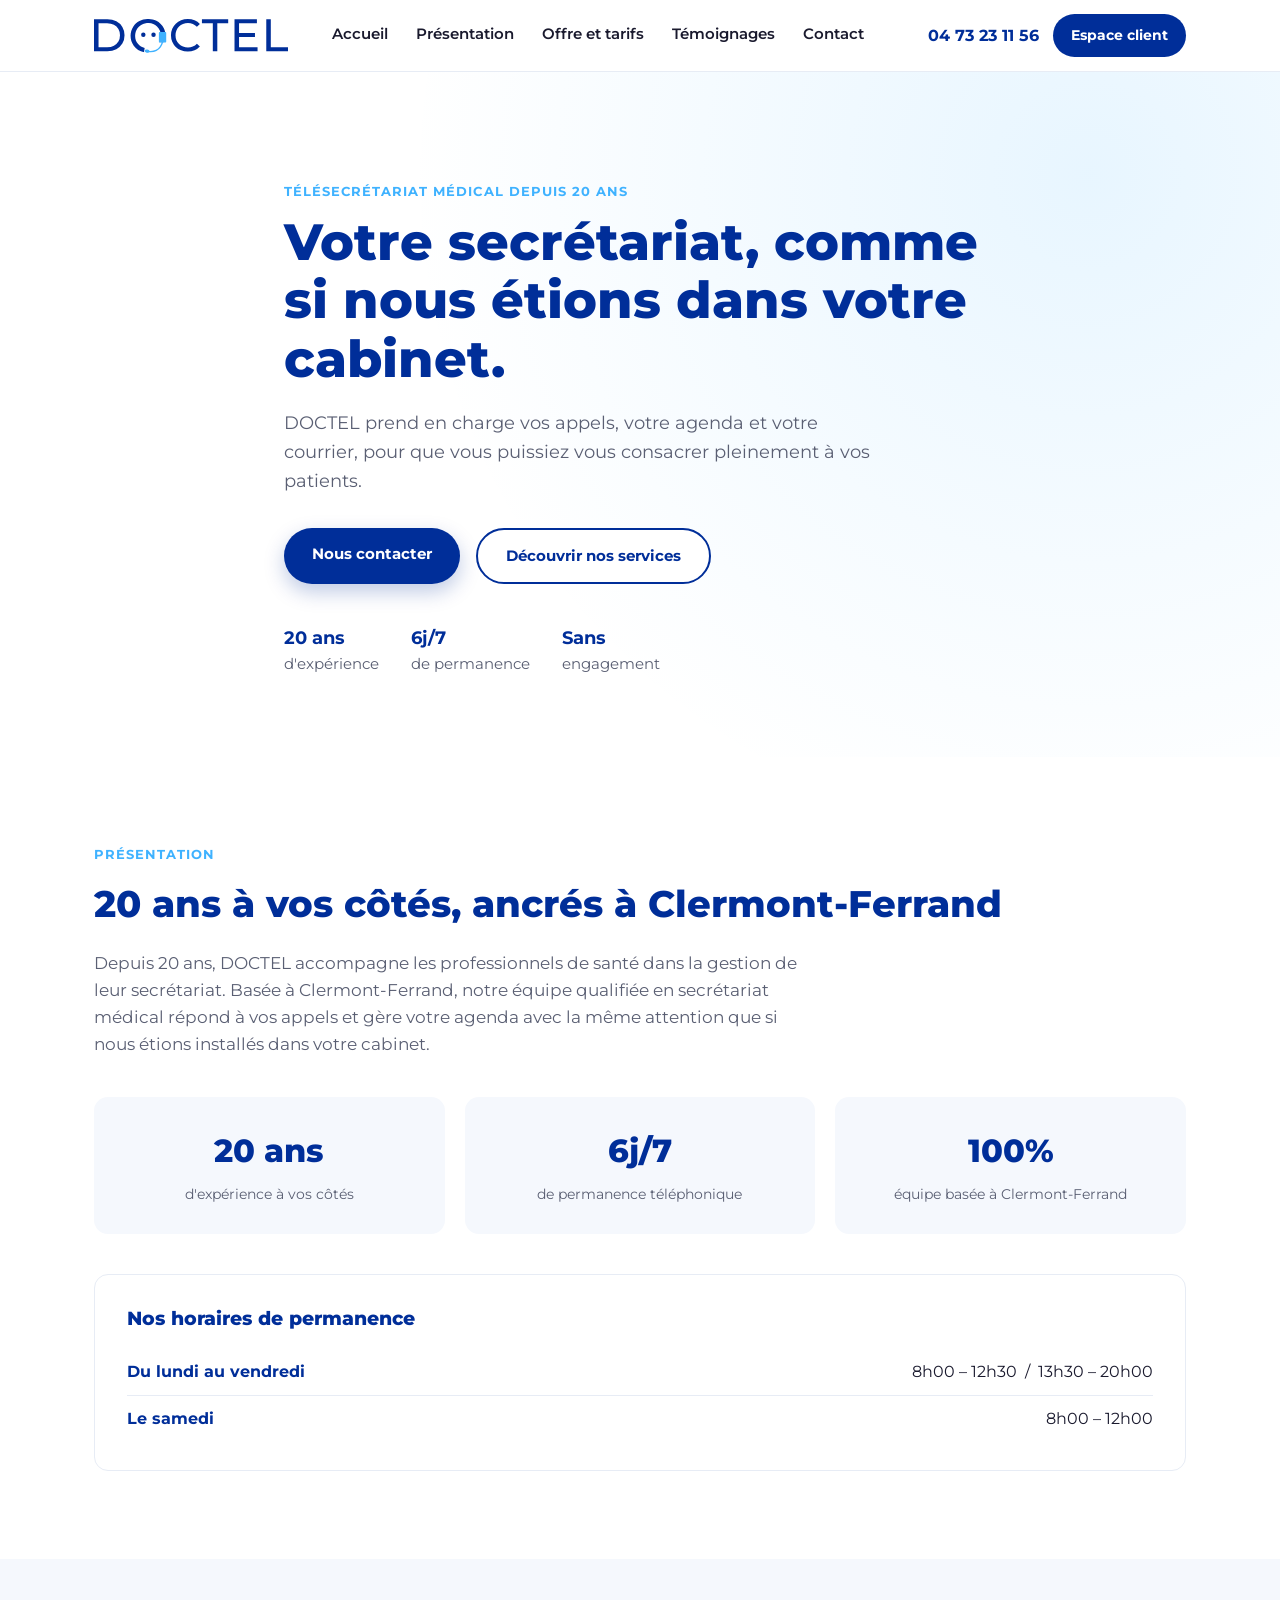
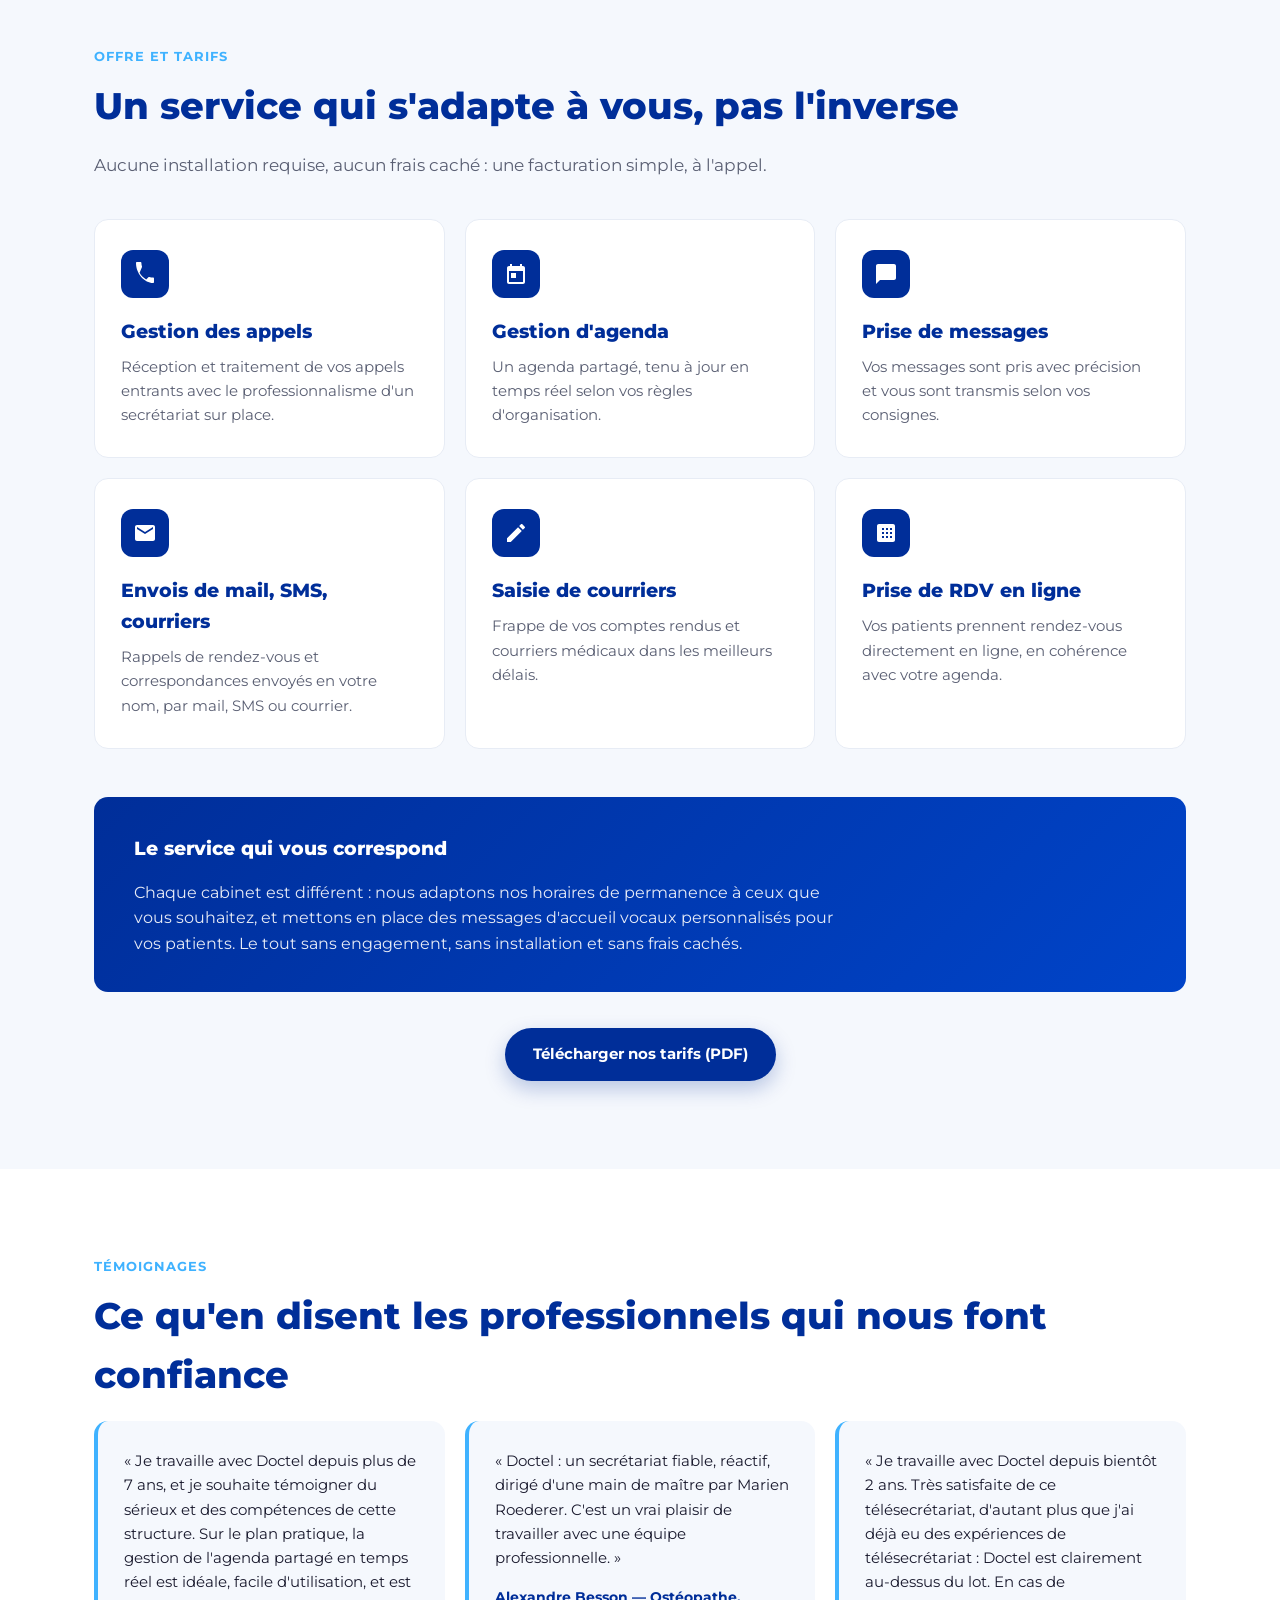
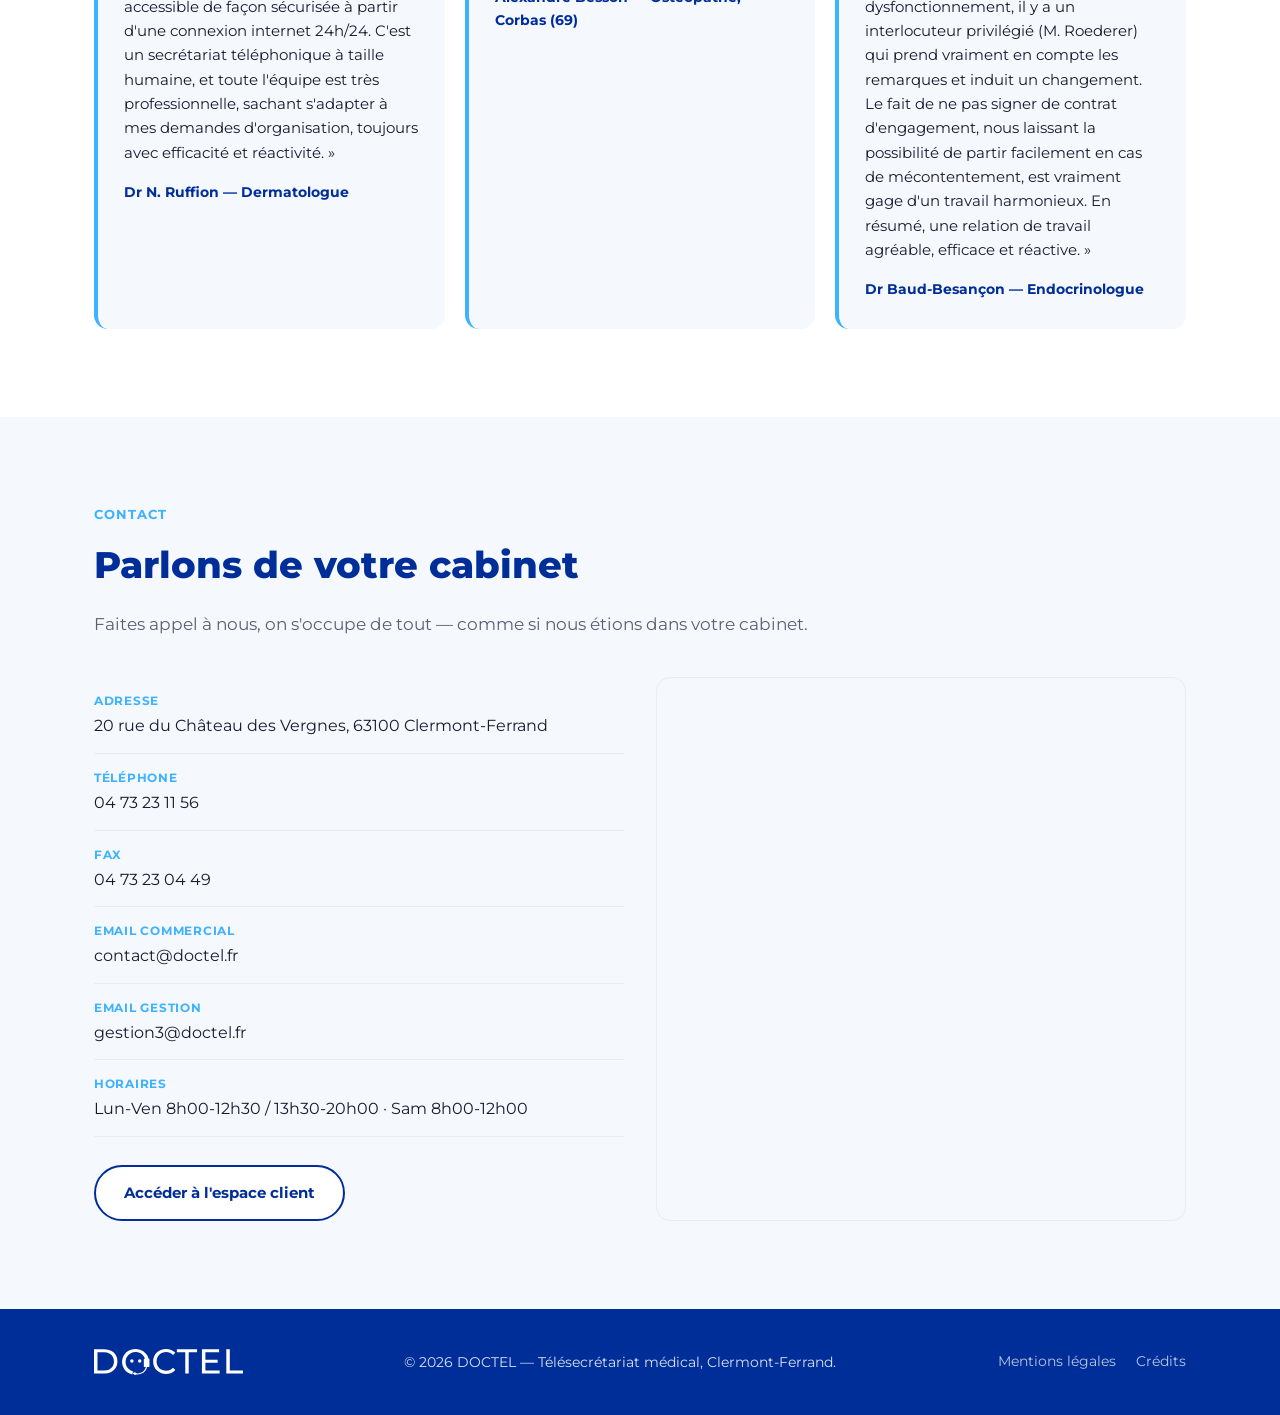
==== index.html @ baa2d0df "Add files via upload" ====
<!doctype html>
<html lang="fr">
<head>
<meta charset="UTF-8">
<meta name="viewport" content="width=device-width, initial-scale=1.0">
<title>DOCTEL — Télésecrétariat médical à Clermont-Ferrand</title>
<meta name="description" content="DOCTEL, télésecrétariat médical depuis 20 ans à Clermont-Ferrand : gestion des appels, de l'agenda, prise de messages et de rendez-vous en ligne pour les professionnels de santé.">
<link rel="icon" type="image/svg+xml" href="assets/logo.svg">
<link rel="preconnect" href="https://fonts.googleapis.com">
<link rel="preconnect" href="https://fonts.gstatic.com" crossorigin>
<link href="https://fonts.googleapis.com/css2?family=Montserrat:wght@400;500;600;700;800&display=swap" rel="stylesheet">
<link rel="stylesheet" href="css/style.css">
</head>
<body>

<header class="site-header">
  <div class="container header-inner">
    <a href="#accueil" class="logo-link" aria-label="DOCTEL - Accueil">
      <img src="assets/logo.svg" alt="DOCTEL" class="logo-img">
    </a>

    <nav class="main-nav" id="main-nav">
      <a href="#accueil">Accueil</a>
      <a href="#presentation">Présentation</a>
      <a href="#offres">Offre et tarifs</a>
      <a href="#temoignages">Témoignages</a>
      <a href="#contact">Contact</a>
    </nav>

    <div class="header-actions">
      <a href="tel:+33473231156" class="btn-phone">04 73 23 11 56</a>
      <a href="connexion.html" class="btn-client">Espace client</a>
      <button class="nav-toggle" id="nav-toggle" aria-label="Ouvrir le menu" aria-expanded="false">
        <span></span><span></span><span></span>
      </button>
    </div>
  </div>
</header>

<main>

  <!-- ACCUEIL -->
  <section id="accueil" class="hero">
    <div class="container hero-inner">
      <p class="eyebrow">Télésecrétariat médical depuis 20 ans</p>
      <h1>Votre secrétariat, comme si nous étions dans votre cabinet.</h1>
      <p class="hero-lead">DOCTEL prend en charge vos appels, votre agenda et votre courrier, pour que vous puissiez vous consacrer pleinement à vos patients.</p>
      <div class="hero-cta">
        <a href="#contact" class="btn btn-primary">Nous contacter</a>
        <a href="#offres" class="btn btn-secondary">Découvrir nos services</a>
      </div>
      <ul class="hero-badges">
        <li><strong>20&nbsp;ans</strong> d'expérience</li>
        <li><strong>6j/7</strong> de permanence</li>
        <li><strong>Sans</strong> engagement</li>
      </ul>
    </div>
  </section>

  <!-- PRESENTATION -->
  <section id="presentation" class="section">
    <div class="container">
      <p class="eyebrow">Présentation</p>
      <h2>20 ans à vos côtés, ancrés à Clermont-Ferrand</h2>
      <p class="section-lead">Depuis 20 ans, DOCTEL accompagne les professionnels de santé dans la gestion de leur secrétariat. Basée à Clermont-Ferrand, notre équipe qualifiée en secrétariat médical répond à vos appels et gère votre agenda avec la même attention que si nous étions installés dans votre cabinet.</p>

      <div class="stats-grid">
        <div class="stat-card">
          <span class="stat-number">20 ans</span>
          <span class="stat-label">d'expérience à vos côtés</span>
        </div>
        <div class="stat-card">
          <span class="stat-number">6j/7</span>
          <span class="stat-label">de permanence téléphonique</span>
        </div>
        <div class="stat-card">
          <span class="stat-number">100%</span>
          <span class="stat-label">équipe basée à Clermont-Ferrand</span>
        </div>
      </div>

      <div class="hours-card">
        <h3>Nos horaires de permanence</h3>
        <ul class="hours-list">
          <li><span>Du lundi au vendredi</span><span>8h00 – 12h30 &nbsp;/&nbsp; 13h30 – 20h00</span></li>
          <li><span>Le samedi</span><span>8h00 – 12h00</span></li>
        </ul>
      </div>
    </div>
  </section>

  <!-- OFFRE ET TARIFS -->
  <section id="offres" class="section section-alt">
    <div class="container">
      <p class="eyebrow">Offre et tarifs</p>
      <h2>Un service qui s'adapte à vous, pas l'inverse</h2>
      <p class="section-lead">Aucune installation requise, aucun frais caché : une facturation simple, à l'appel.</p>

      <div class="tiles-grid">
        <div class="tile">
          <div class="tile-icon" aria-hidden="true">
            <svg viewBox="0 0 24 24"><path d="M6.6 10.8c1.4 2.8 3.8 5.2 6.6 6.6l2.2-2.2c.3-.3.7-.4 1-.2 1.1.4 2.3.6 3.6.6.6 0 1 .4 1 1V20c0 .6-.4 1-1 1C11.9 21 3 12.1 3 1c0-.6.4-1 1-1h3.4c.6 0 1 .4 1 1 0 1.3.2 2.5.6 3.6.1.3 0 .7-.2 1L6.6 10.8z"/></svg>
          </div>
          <h3>Gestion des appels</h3>
          <p>Réception et traitement de vos appels entrants avec le professionnalisme d'un secrétariat sur place.</p>
        </div>

        <div class="tile">
          <div class="tile-icon" aria-hidden="true">
            <svg viewBox="0 0 24 24"><path d="M19 4h-1V2h-2v2H8V2H6v2H5c-1.1 0-2 .9-2 2v14c0 1.1.9 2 2 2h14c1.1 0 2-.9 2-2V6c0-1.1-.9-2-2-2zm0 16H5V9h14v11zM7 11h5v5H7z"/></svg>
          </div>
          <h3>Gestion d'agenda</h3>
          <p>Un agenda partagé, tenu à jour en temps réel selon vos règles d'organisation.</p>
        </div>

        <div class="tile">
          <div class="tile-icon" aria-hidden="true">
            <svg viewBox="0 0 24 24"><path d="M20 2H4c-1.1 0-2 .9-2 2v18l4-4h14c1.1 0 2-.9 2-2V4c0-1.1-.9-2-2-2z"/></svg>
          </div>
          <h3>Prise de messages</h3>
          <p>Vos messages sont pris avec précision et vous sont transmis selon vos consignes.</p>
        </div>

        <div class="tile">
          <div class="tile-icon" aria-hidden="true">
            <svg viewBox="0 0 24 24"><path d="M20 4H4c-1.1 0-2 .9-2 2v12c0 1.1.9 2 2 2h16c1.1 0 2-.9 2-2V6c0-1.1-.9-2-2-2zm0 4-8 5-8-5V6l8 5 8-5v2z"/></svg>
          </div>
          <h3>Envois de mail, SMS, courriers</h3>
          <p>Rappels de rendez-vous et correspondances envoyés en votre nom, par mail, SMS ou courrier.</p>
        </div>

        <div class="tile">
          <div class="tile-icon" aria-hidden="true">
            <svg viewBox="0 0 24 24"><path d="M3 17.25V21h3.75L17.81 9.94l-3.75-3.75L3 17.25zM20.71 7.04c.39-.39.39-1.02 0-1.41l-2.34-2.34c-.39-.39-1.02-.39-1.41 0l-1.83 1.83 3.75 3.75 1.83-1.83z"/></svg>
          </div>
          <h3>Saisie de courriers</h3>
          <p>Frappe de vos comptes rendus et courriers médicaux dans les meilleurs délais.</p>
        </div>

        <div class="tile">
          <div class="tile-icon" aria-hidden="true">
            <svg viewBox="0 0 24 24"><path d="M19 3H5c-1.1 0-2 .9-2 2v14c0 1.1.9 2 2 2h14c1.1 0 2-.9 2-2V5c0-1.1-.9-2-2-2zm-9 14H8v-2h2v2zm0-4H8v-2h2v2zm0-4H8V7h2v2zm4 8h-2v-2h2v2zm0-4h-2v-2h2v2zm0-4h-2V7h2v2zm4 8h-2v-2h2v2zm0-4h-2v-2h2v2zm0-4h-2V7h2v2z"/></svg>
          </div>
          <h3>Prise de RDV en ligne</h3>
          <p>Vos patients prennent rendez-vous directement en ligne, en cohérence avec votre agenda.</p>
        </div>
      </div>

      <div class="highlight-card">
        <h3>Le service qui vous correspond</h3>
        <p>Chaque cabinet est différent : nous adaptons nos horaires de permanence à ceux que vous souhaitez, et mettons en place des messages d'accueil vocaux personnalisés pour vos patients. Le tout sans engagement, sans installation et sans frais cachés.</p>
      </div>

      <div class="pdf-cta">
        <a href="assets/tarifs-doctel.pdf" class="btn btn-primary" target="_blank" rel="noopener">Télécharger nos tarifs (PDF)</a>
      </div>
    </div>
  </section>

  <!-- TEMOIGNAGES -->
  <section id="temoignages" class="section">
    <div class="container">
      <p class="eyebrow">Témoignages</p>
      <h2>Ce qu'en disent les professionnels qui nous font confiance</h2>

      <div class="testimonials-grid">
        <blockquote class="testimonial">
          <p>« Je travaille avec Doctel depuis plus de 7 ans, et je souhaite témoigner du sérieux et des compétences de cette structure. Sur le plan pratique, la gestion de l'agenda partagé en temps réel est idéale, facile d'utilisation, et est accessible de façon sécurisée à partir d'une connexion internet 24h/24. C'est un secrétariat téléphonique à taille humaine, et toute l'équipe est très professionnelle, sachant s'adapter à mes demandes d'organisation, toujours avec efficacité et réactivité. »</p>
          <footer>Dr N. Ruffion — Dermatologue</footer>
        </blockquote>

        <blockquote class="testimonial">
          <p>« Doctel : un secrétariat fiable, réactif, dirigé d'une main de maître par Marien Roederer. C'est un vrai plaisir de travailler avec une équipe professionnelle. »</p>
          <footer>Alexandre Besson — Ostéopathe, Corbas (69)</footer>
        </blockquote>

        <blockquote class="testimonial">
          <p>« Je travaille avec Doctel depuis bientôt 2 ans. Très satisfaite de ce télésecrétariat, d'autant plus que j'ai déjà eu des expériences de télésecrétariat : Doctel est clairement au-dessus du lot. En cas de dysfonctionnement, il y a un interlocuteur privilégié (M. Roederer) qui prend vraiment en compte les remarques et induit un changement. Le fait de ne pas signer de contrat d'engagement, nous laissant la possibilité de partir facilement en cas de mécontentement, est vraiment gage d'un travail harmonieux. En résumé, une relation de travail agréable, efficace et réactive. »</p>
          <footer>Dr Baud-Besançon — Endocrinologue</footer>
        </blockquote>
      </div>
    </div>
  </section>

  <!-- CONTACT -->
  <section id="contact" class="section section-alt">
    <div class="container">
      <p class="eyebrow">Contact</p>
      <h2>Parlons de votre cabinet</h2>
      <p class="section-lead">Faites appel à nous, on s'occupe de tout — comme si nous étions dans votre cabinet.</p>

      <div class="contact-grid">
        <div class="contact-info">
          <ul class="contact-list">
            <li>
              <span class="contact-label">Adresse</span>
              <span>20 rue du Château des Vergnes, 63100 Clermont-Ferrand</span>
            </li>
            <li>
              <span class="contact-label">Téléphone</span>
              <a href="tel:+33473231156">04 73 23 11 56</a>
            </li>
            <li>
              <span class="contact-label">Fax</span>
              <span>04 73 23 04 49</span>
            </li>
            <li>
              <span class="contact-label">Email commercial</span>
              <a href="mailto:contact@doctel.fr">contact@doctel.fr</a>
            </li>
            <li>
              <span class="contact-label">Email gestion</span>
              <a href="mailto:gestion3@doctel.fr">gestion3@doctel.fr</a>
            </li>
            <li>
              <span class="contact-label">Horaires</span>
              <span>Lun-Ven 8h00-12h30 / 13h30-20h00 · Sam 8h00-12h00</span>
            </li>
          </ul>
          <a href="connexion.html" class="btn btn-secondary">Accéder à l'espace client</a>
        </div>

        <div class="contact-map">
          <iframe
            title="Localisation DOCTEL, Clermont-Ferrand"
            src="https://www.google.com/maps?q=20+rue+du+Ch%C3%A2teau+des+Vergnes,+63100+Clermont-Ferrand&output=embed"
            width="100%" height="100%" style="border:0;" loading="lazy" referrerpolicy="no-referrer-when-downgrade">
          </iframe>
        </div>
      </div>
    </div>
  </section>

</main>

<footer class="site-footer">
  <div class="container footer-inner">
    <img src="assets/logo.svg" alt="DOCTEL" class="footer-logo">
    <p>&copy; <span id="year"></span> DOCTEL — Télésecrétariat médical, Clermont-Ferrand.</p>
    <div class="footer-links">
      <a href="mentions-legales.html">Mentions légales</a>
      <a href="credits.html">Crédits</a>
    </div>
  </div>
</footer>

<script src="js/script.js"></script>
</body>
</html>
---- css/style.css ----
:root {
  --blue-dark: #002e99;
  --blue-light: #3fb2ff;
  --white: #ffffff;
  --text: #1a1a2e;
  --text-muted: #5a5f73;
  --border: #e7ecf5;
  --bg-alt: #f5f8fd;
  --radius: 14px;
  --font: 'Montserrat', Arial, sans-serif;
}

* { box-sizing: border-box; }

html { scroll-behavior: smooth; }

body {
  margin: 0;
  font-family: var(--font);
  color: var(--text);
  background: var(--white);
  line-height: 1.6;
}

img { max-width: 100%; display: block; }

.container {
  max-width: 1140px;
  margin: 0 auto;
  padding: 0 24px;
}

a { color: inherit; text-decoration: none; }

h1, h2, h3 { font-weight: 800; margin: 0 0 16px; color: var(--blue-dark); }

h1 { font-size: clamp(2rem, 4.5vw, 3.2rem); line-height: 1.15; }
h2 { font-size: clamp(1.6rem, 3vw, 2.3rem); }
h3 { font-size: 1.2rem; }

.eyebrow {
  color: var(--blue-light);
  font-weight: 700;
  letter-spacing: 0.08em;
  text-transform: uppercase;
  font-size: 0.8rem;
  margin: 0 0 10px;
}

.section-lead {
  color: var(--text-muted);
  font-size: 1.05rem;
  max-width: 720px;
  margin: 0 0 40px;
}

.section { padding: 88px 0; }
.section-alt { background: var(--bg-alt); }

/* Header */
.site-header {
  position: sticky;
  top: 0;
  z-index: 100;
  background: rgba(255,255,255,0.92);
  backdrop-filter: saturate(180%) blur(10px);
  border-bottom: 1px solid var(--border);
}

.header-inner {
  display: flex;
  align-items: center;
  gap: 32px;
  padding-top: 14px;
  padding-bottom: 14px;
}

.logo-link { flex-shrink: 0; }
.logo-img { height: 34px; width: auto; }

.main-nav {
  display: flex;
  gap: 28px;
  margin-left: 12px;
  flex: 1;
}

.main-nav a {
  font-weight: 600;
  font-size: 0.95rem;
  color: var(--text);
  padding: 8px 0;
  border-bottom: 2px solid transparent;
  transition: border-color .2s, color .2s;
  white-space: nowrap;
}

.main-nav a:hover { color: var(--blue-dark); border-color: var(--blue-light); }

.header-actions {
  display: flex;
  align-items: center;
  gap: 14px;
}

.btn-phone {
  font-weight: 700;
  color: var(--blue-dark);
  white-space: nowrap;
}

.btn-client {
  font-weight: 700;
  font-size: 0.9rem;
  padding: 10px 18px;
  border-radius: 999px;
  background: var(--blue-dark);
  color: var(--white);
  white-space: nowrap;
  transition: background .2s;
}
.btn-client:hover { background: #001f6b; }

.nav-toggle {
  display: none;
  flex-direction: column;
  justify-content: center;
  gap: 5px;
  width: 34px;
  height: 34px;
  background: none;
  border: none;
  cursor: pointer;
}
.nav-toggle span {
  display: block;
  height: 2px;
  background: var(--blue-dark);
  border-radius: 2px;
}

/* Buttons */
.btn {
  display: inline-block;
  padding: 14px 28px;
  border-radius: 999px;
  font-weight: 700;
  font-size: 0.95rem;
  transition: transform .15s, box-shadow .15s, background .2s;
}
.btn-primary {
  background: var(--blue-dark);
  color: var(--white);
  box-shadow: 0 8px 20px rgba(0,46,153,0.25);
}
.btn-primary:hover { background: #001f6b; transform: translateY(-1px); }

.btn-secondary {
  background: var(--white);
  color: var(--blue-dark);
  border: 2px solid var(--blue-dark);
}
.btn-secondary:hover { background: var(--blue-dark); color: var(--white); }

/* Hero */
.hero {
  padding: 110px 0 80px;
  background:
    radial-gradient(circle at 85% 15%, rgba(63,178,255,0.12), transparent 55%),
    var(--white);
}

.hero-inner { max-width: 760px; }

.hero-lead {
  font-size: 1.15rem;
  color: var(--text-muted);
  max-width: 600px;
}

.hero-cta {
  display: flex;
  gap: 16px;
  flex-wrap: wrap;
  margin: 32px 0 40px;
}

.hero-badges {
  list-style: none;
  display: flex;
  gap: 32px;
  flex-wrap: wrap;
  padding: 0;
  margin: 0;
  color: var(--text-muted);
  font-size: 0.95rem;
}
.hero-badges strong { color: var(--blue-dark); font-size: 1.1rem; display: block; }

/* Stats */
.stats-grid {
  display: grid;
  grid-template-columns: repeat(3, 1fr);
  gap: 20px;
  margin-bottom: 40px;
}

.stat-card {
  background: var(--bg-alt);
  border-radius: var(--radius);
  padding: 28px 20px;
  text-align: center;
}

.stat-number {
  display: block;
  font-size: 2rem;
  font-weight: 800;
  color: var(--blue-dark);
}

.stat-label {
  display: block;
  color: var(--text-muted);
  font-size: 0.9rem;
  margin-top: 6px;
}

/* Hours card */
.hours-card {
  background: var(--white);
  border: 1px solid var(--border);
  border-radius: var(--radius);
  padding: 28px 32px;
}

.hours-list {
  list-style: none;
  padding: 0;
  margin: 0;
}
.hours-list li {
  display: flex;
  justify-content: space-between;
  gap: 16px;
  padding: 10px 0;
  border-bottom: 1px solid var(--border);
  flex-wrap: wrap;
}
.hours-list li:last-child { border-bottom: none; }
.hours-list li span:first-child { font-weight: 700; color: var(--blue-dark); }

/* Tiles */
.tiles-grid {
  display: grid;
  grid-template-columns: repeat(3, 1fr);
  gap: 20px;
  margin-bottom: 48px;
}

.tile {
  background: var(--white);
  border-radius: var(--radius);
  padding: 30px 26px;
  border: 1px solid var(--border);
  transition: transform .18s, box-shadow .18s;
}
.tile:hover {
  transform: translateY(-4px);
  box-shadow: 0 16px 32px rgba(0,46,153,0.1);
}

.tile-icon {
  width: 48px;
  height: 48px;
  border-radius: 12px;
  background: var(--blue-dark);
  display: flex;
  align-items: center;
  justify-content: center;
  margin-bottom: 18px;
}
.tile-icon svg { width: 24px; height: 24px; fill: var(--white); }

.tile h3 { margin-bottom: 8px; }
.tile p { color: var(--text-muted); margin: 0; font-size: 0.95rem; }

/* Highlight card */
.highlight-card {
  background: linear-gradient(135deg, var(--blue-dark), #0044c9);
  color: var(--white);
  border-radius: var(--radius);
  padding: 36px 40px;
  margin-bottom: 36px;
}
.highlight-card h3 { color: var(--white); }
.highlight-card p { margin: 0; color: rgba(255,255,255,0.9); max-width: 720px; }

.pdf-cta { text-align: center; }

/* Testimonials */
.testimonials-grid {
  display: grid;
  grid-template-columns: repeat(3, 1fr);
  gap: 20px;
}

.testimonial {
  margin: 0;
  background: var(--bg-alt);
  border-left: 4px solid var(--blue-light);
  border-radius: var(--radius);
  padding: 28px 26px;
  font-size: 0.95rem;
}
.testimonial p { color: var(--text); margin: 0 0 16px; }
.testimonial footer { font-weight: 700; color: var(--blue-dark); font-size: 0.9rem; }

/* Contact */
.contact-grid {
  display: grid;
  grid-template-columns: 1fr 1fr;
  gap: 32px;
  align-items: stretch;
}

.contact-list {
  list-style: none;
  padding: 0;
  margin: 0 0 28px;
}
.contact-list li {
  display: flex;
  flex-direction: column;
  gap: 2px;
  padding: 14px 0;
  border-bottom: 1px solid var(--border);
}
.contact-label {
  font-size: 0.78rem;
  text-transform: uppercase;
  letter-spacing: 0.06em;
  color: var(--blue-light);
  font-weight: 700;
}

.contact-map {
  min-height: 320px;
  border-radius: var(--radius);
  overflow: hidden;
  border: 1px solid var(--border);
}

/* Footer */
.site-footer {
  background: var(--blue-dark);
  color: rgba(255,255,255,0.85);
  padding: 40px 0;
}
.footer-inner {
  display: flex;
  align-items: center;
  gap: 20px;
  flex-wrap: wrap;
  justify-content: space-between;
}
.footer-logo {
  height: 26px;
  filter: brightness(0) invert(1);
}
.footer-inner p { margin: 0; font-size: 0.9rem; }
.footer-links { display: flex; gap: 20px; }
.footer-links a { font-size: 0.85rem; opacity: 0.85; }
.footer-links a:hover { opacity: 1; text-decoration: underline; }

/* Responsive */
@media (max-width: 900px) {
  .stats-grid, .tiles-grid, .testimonials-grid { grid-template-columns: repeat(2, 1fr); }
  .contact-grid { grid-template-columns: 1fr; }
  .contact-map { min-height: 260px; }
}

@media (max-width: 720px) {
  .main-nav {
    position: fixed;
    top: 64px;
    left: 0;
    right: 0;
    background: var(--white);
    flex-direction: column;
    padding: 20px 24px;
    gap: 4px;
    border-bottom: 1px solid var(--border);
    transform: translateY(-150%);
    opacity: 0;
    transition: transform .25s ease, opacity .25s ease;
  }
  .main-nav.open { transform: translateY(0); opacity: 1; }
  .main-nav a { padding: 12px 0; border-bottom: 1px solid var(--border); }
  .btn-phone { display: none; }
  .nav-toggle { display: flex; }
  .stats-grid, .tiles-grid, .testimonials-grid { grid-template-columns: 1fr; }
  .hero { padding-top: 90px; }
  .hours-card { padding: 24px 20px; }
}
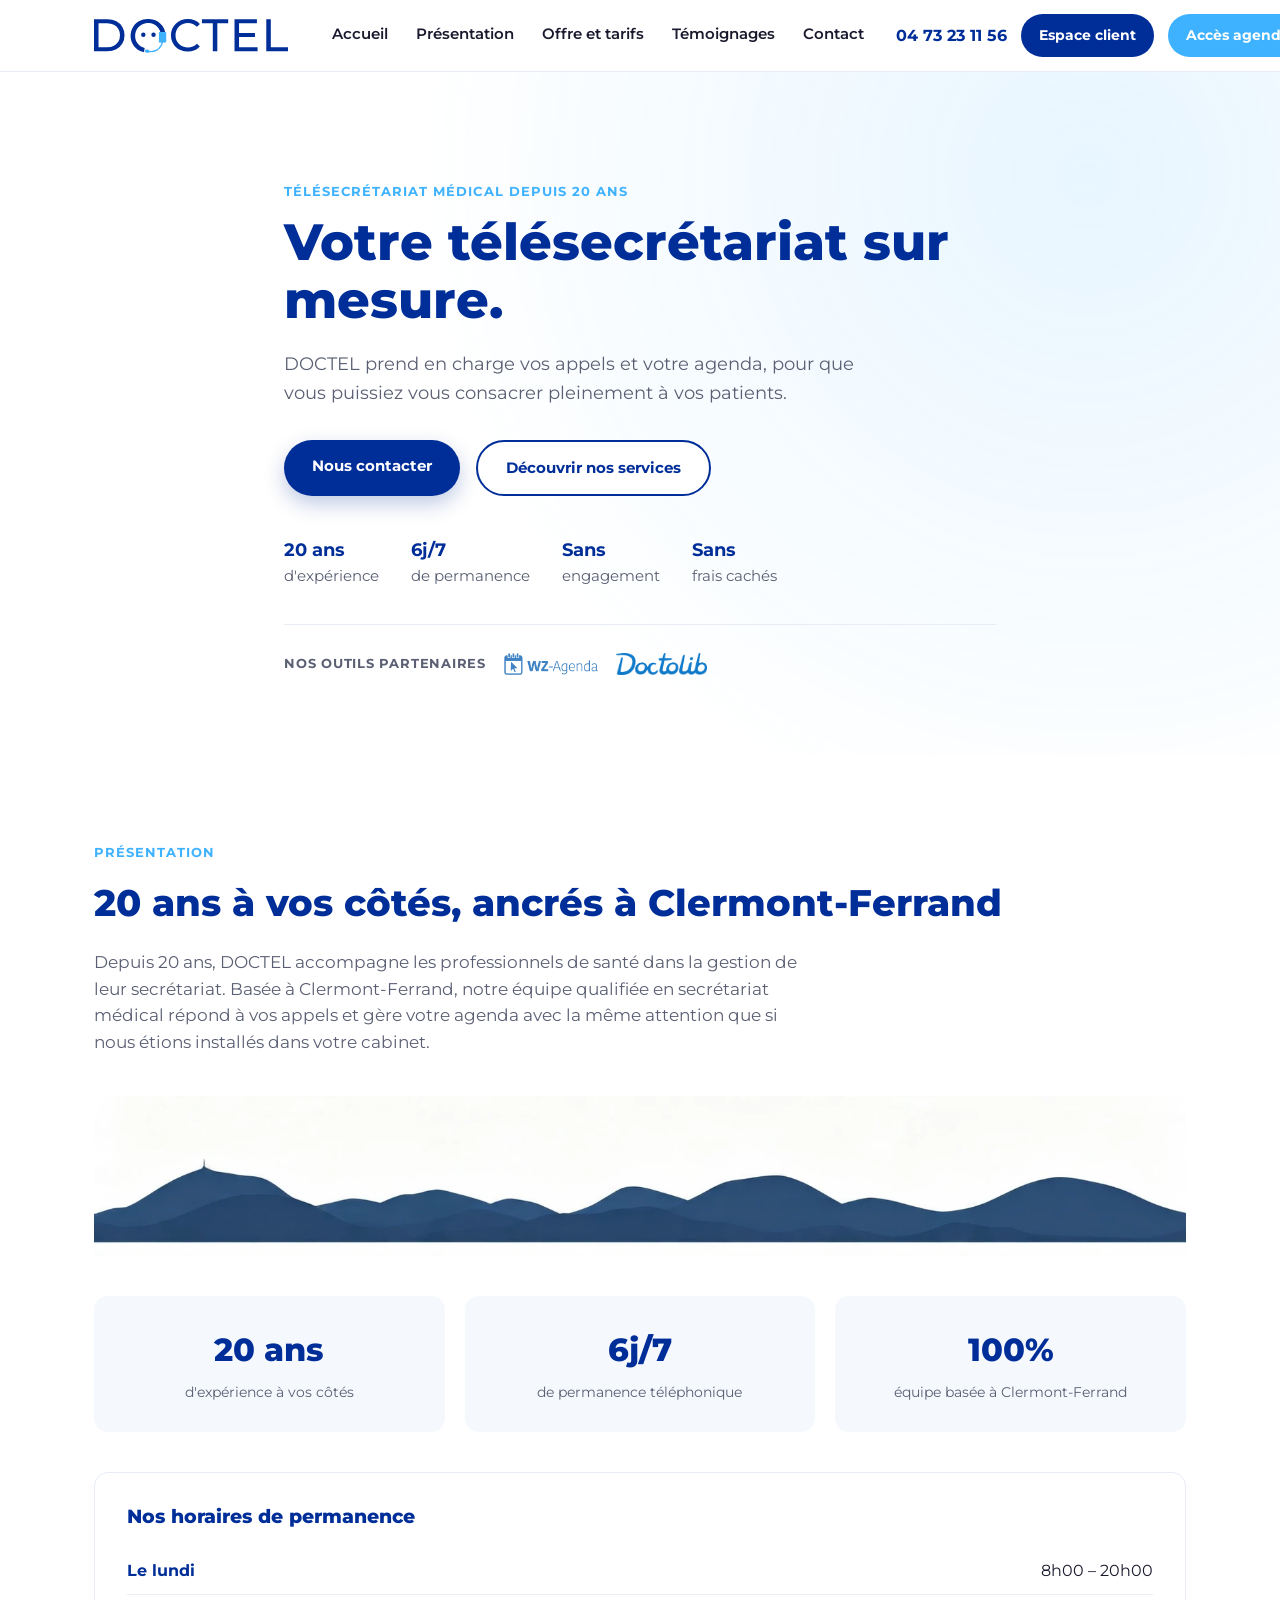
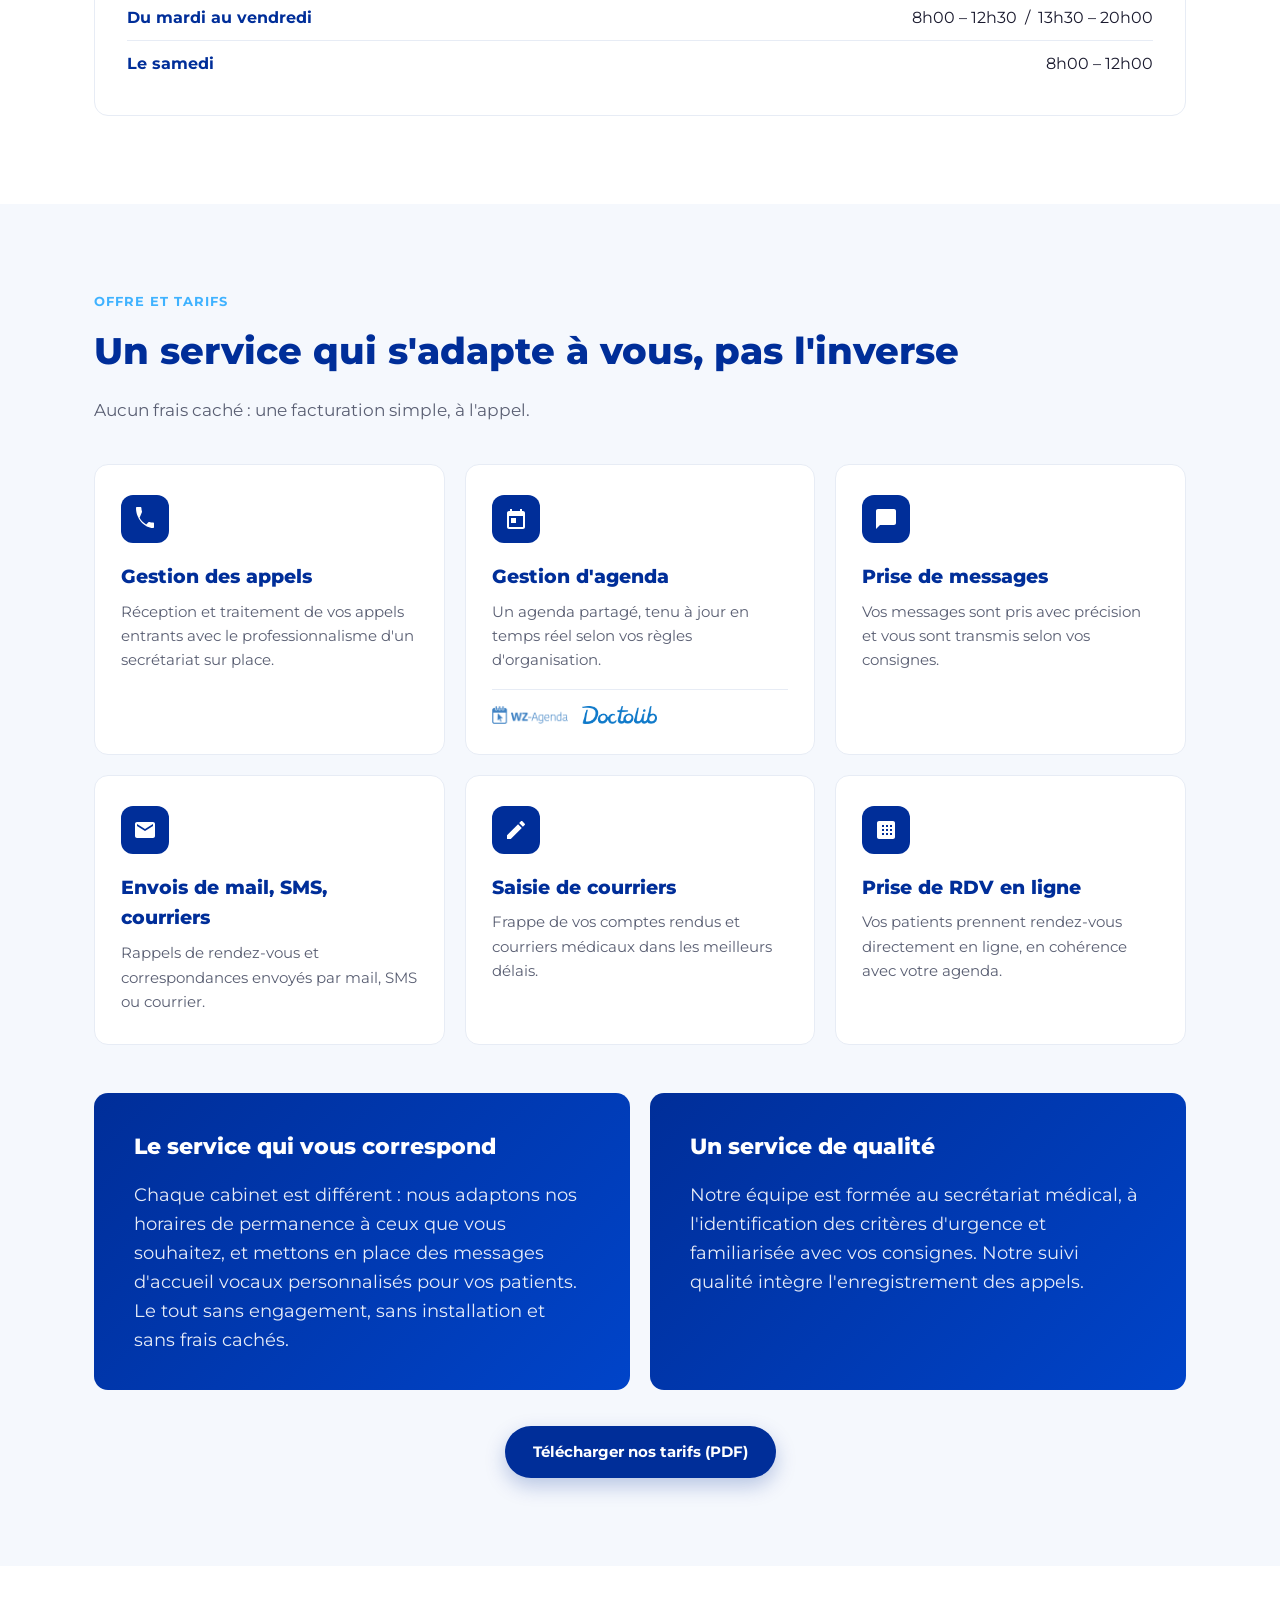
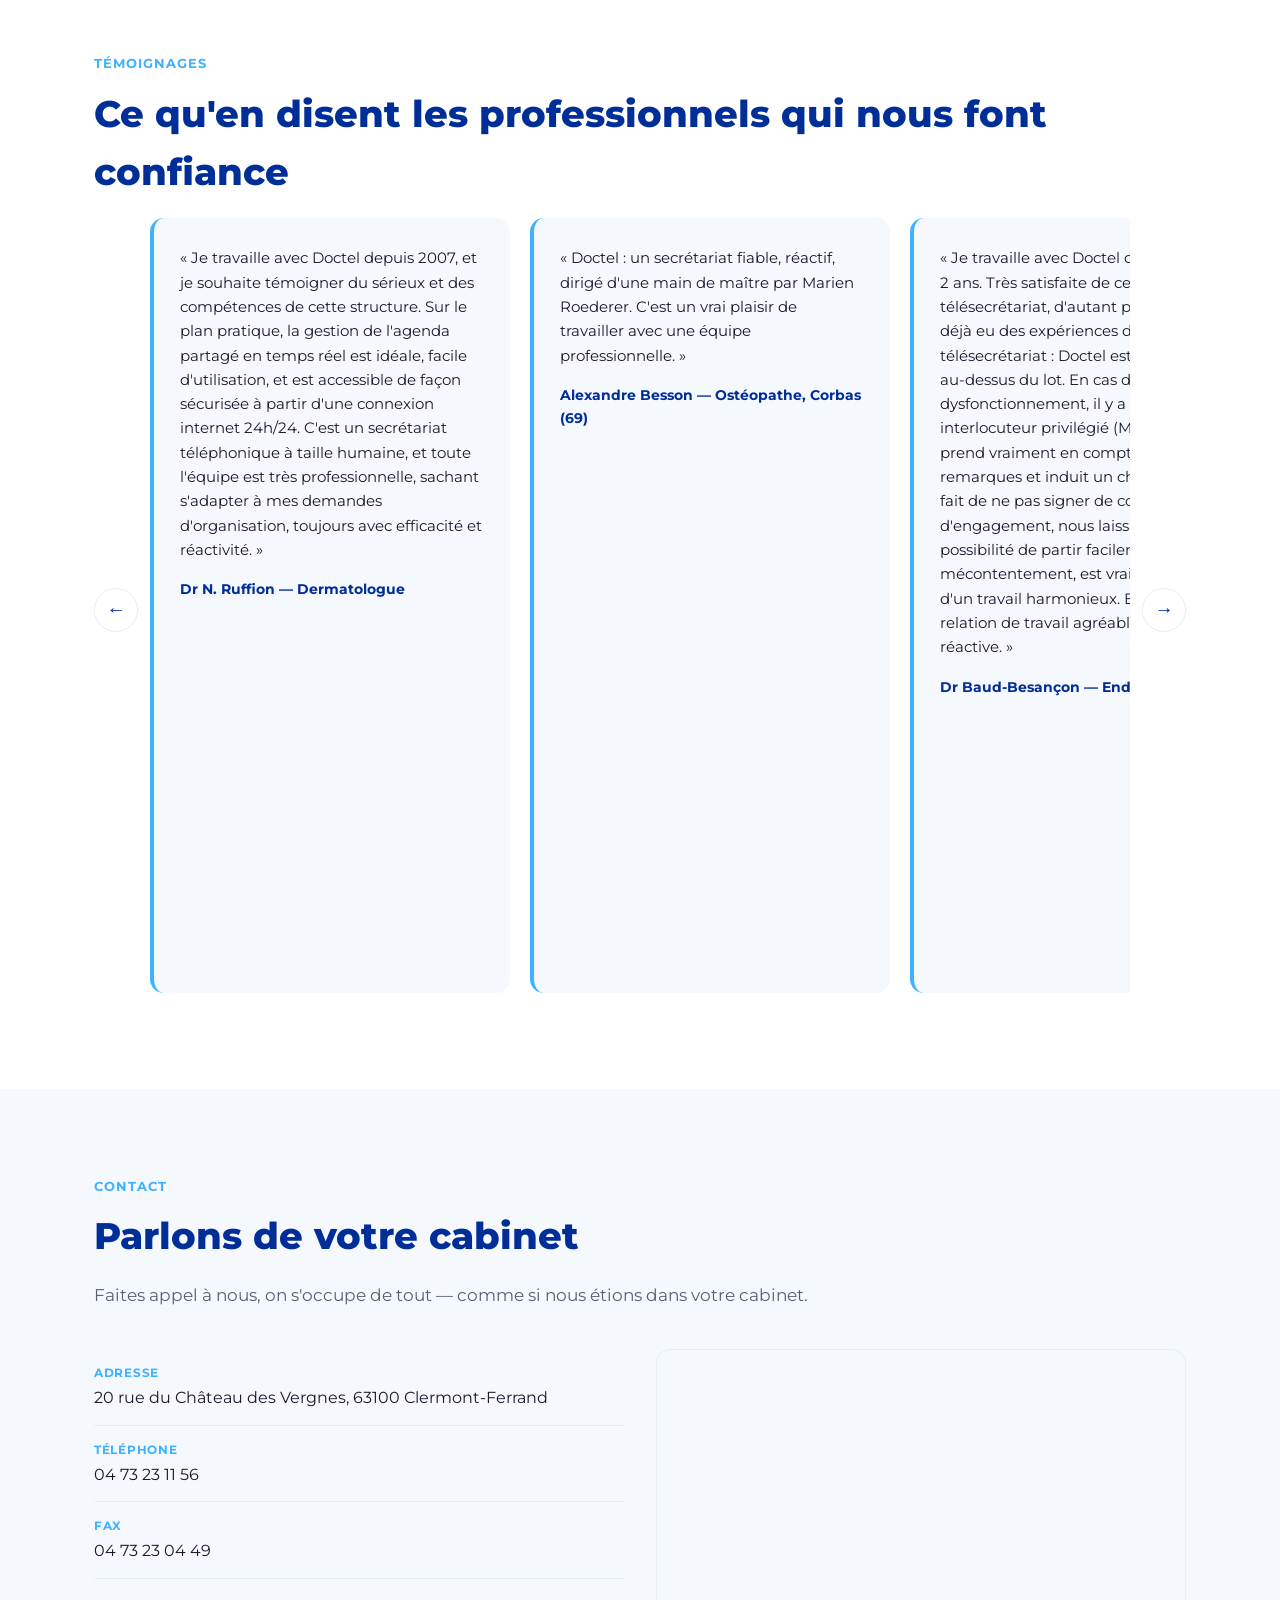
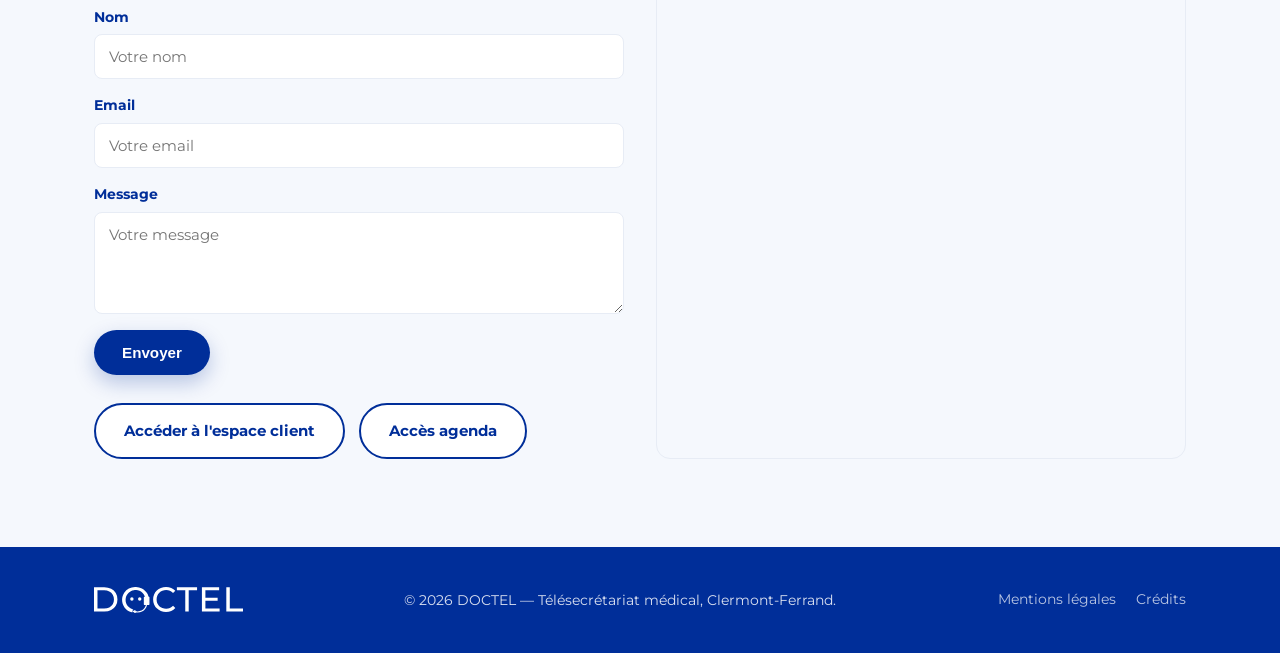
==== commit 3fee0c7a: "Add files via upload" ====
--- a/index.html
+++ b/index.html
@@ -25,11 +25,16 @@
       <a href="#offres">Offre et tarifs</a>
       <a href="#temoignages">Témoignages</a>
       <a href="#contact">Contact</a>
+      <div class="main-nav-actions">
+        <a href="https://doctel.fr/espace-client/login.php" class="btn-client">Espace client</a>
+        <a href="connexion.html" class="btn-agenda">Accès agenda</a>
+      </div>
     </nav>
 
     <div class="header-actions">
       <a href="tel:+33473231156" class="btn-phone">04 73 23 11 56</a>
-      <a href="connexion.html" class="btn-client">Espace client</a>
+      <a href="https://doctel.fr/espace-client/login.php" class="btn-client">Espace client</a>
+      <a href="connexion.html" class="btn-agenda">Accès agenda</a>
       <button class="nav-toggle" id="nav-toggle" aria-label="Ouvrir le menu" aria-expanded="false">
         <span></span><span></span><span></span>
       </button>
@@ -41,10 +46,12 @@
 
   <!-- ACCUEIL -->
   <section id="accueil" class="hero">
+    <img src="assets/photo-medecin.webp" alt="" aria-hidden="true" class="hero-photo hero-photo-left">
+    <img src="assets/photo-secretaire.webp" alt="" aria-hidden="true" class="hero-photo hero-photo-right">
     <div class="container hero-inner">
       <p class="eyebrow">Télésecrétariat médical depuis 20 ans</p>
-      <h1>Votre secrétariat, comme si nous étions dans votre cabinet.</h1>
-      <p class="hero-lead">DOCTEL prend en charge vos appels, votre agenda et votre courrier, pour que vous puissiez vous consacrer pleinement à vos patients.</p>
+      <h1>Votre télésecrétariat sur mesure.</h1>
+      <p class="hero-lead">DOCTEL prend en charge vos appels et votre agenda, pour que vous puissiez vous consacrer pleinement à vos patients.</p>
       <div class="hero-cta">
         <a href="#contact" class="btn btn-primary">Nous contacter</a>
         <a href="#offres" class="btn btn-secondary">Découvrir nos services</a>
@@ -53,7 +60,13 @@
         <li><strong>20&nbsp;ans</strong> d'expérience</li>
         <li><strong>6j/7</strong> de permanence</li>
         <li><strong>Sans</strong> engagement</li>
+        <li><strong>Sans</strong> frais cachés</li>
       </ul>
+      <div class="hero-partners">
+        <span class="hero-partners-label">Nos outils partenaires</span>
+        <img src="assets/logo-wz-agenda.png" alt="WZ-Agenda" class="hero-partner-logo">
+        <img src="assets/logo-doctolib.png" alt="Doctolib" class="hero-partner-logo">
+      </div>
     </div>
   </section>
 
@@ -64,6 +77,8 @@
       <h2>20 ans à vos côtés, ancrés à Clermont-Ferrand</h2>
       <p class="section-lead">Depuis 20 ans, DOCTEL accompagne les professionnels de santé dans la gestion de leur secrétariat. Basée à Clermont-Ferrand, notre équipe qualifiée en secrétariat médical répond à vos appels et gère votre agenda avec la même attention que si nous étions installés dans votre cabinet.</p>
 
+      <img src="assets/silhouette-puys.webp" alt="Silhouette de la chaîne des Puys" class="puys-silhouette">
+
       <div class="stats-grid">
         <div class="stat-card">
           <span class="stat-number">20 ans</span>
@@ -82,7 +97,8 @@
       <div class="hours-card">
         <h3>Nos horaires de permanence</h3>
         <ul class="hours-list">
-          <li><span>Du lundi au vendredi</span><span>8h00 – 12h30 &nbsp;/&nbsp; 13h30 – 20h00</span></li>
+          <li><span>Le lundi</span><span>8h00 – 20h00</span></li>
+          <li><span>Du mardi au vendredi</span><span>8h00 – 12h30 &nbsp;/&nbsp; 13h30 – 20h00</span></li>
           <li><span>Le samedi</span><span>8h00 – 12h00</span></li>
         </ul>
       </div>
@@ -94,7 +110,7 @@
     <div class="container">
       <p class="eyebrow">Offre et tarifs</p>
       <h2>Un service qui s'adapte à vous, pas l'inverse</h2>
-      <p class="section-lead">Aucune installation requise, aucun frais caché : une facturation simple, à l'appel.</p>
+      <p class="section-lead">Aucun frais caché : une facturation simple, à l'appel.</p>
 
       <div class="tiles-grid">
         <div class="tile">
@@ -111,6 +127,10 @@
           </div>
           <h3>Gestion d'agenda</h3>
           <p>Un agenda partagé, tenu à jour en temps réel selon vos règles d'organisation.</p>
+          <div class="tile-partners">
+            <img src="assets/logo-wz-agenda.png" alt="WZ-Agenda" class="tile-partner-logo">
+            <img src="assets/logo-doctolib.png" alt="Doctolib" class="tile-partner-logo">
+          </div>
         </div>
 
         <div class="tile">
@@ -126,7 +146,7 @@
             <svg viewBox="0 0 24 24"><path d="M20 4H4c-1.1 0-2 .9-2 2v12c0 1.1.9 2 2 2h16c1.1 0 2-.9 2-2V6c0-1.1-.9-2-2-2zm0 4-8 5-8-5V6l8 5 8-5v2z"/></svg>
           </div>
           <h3>Envois de mail, SMS, courriers</h3>
-          <p>Rappels de rendez-vous et correspondances envoyés en votre nom, par mail, SMS ou courrier.</p>
+          <p>Rappels de rendez-vous et correspondances envoyés par mail, SMS ou courrier.</p>
         </div>
 
         <div class="tile">
@@ -146,13 +166,19 @@
         </div>
       </div>
 
-      <div class="highlight-card">
-        <h3>Le service qui vous correspond</h3>
-        <p>Chaque cabinet est différent : nous adaptons nos horaires de permanence à ceux que vous souhaitez, et mettons en place des messages d'accueil vocaux personnalisés pour vos patients. Le tout sans engagement, sans installation et sans frais cachés.</p>
+      <div class="highlight-grid">
+        <div class="highlight-card">
+          <h3>Le service qui vous correspond</h3>
+          <p>Chaque cabinet est différent : nous adaptons nos horaires de permanence à ceux que vous souhaitez, et mettons en place des messages d'accueil vocaux personnalisés pour vos patients. Le tout sans engagement, sans installation et sans frais cachés.</p>
+        </div>
+        <div class="highlight-card">
+          <h3>Un service de qualité</h3>
+          <p>Notre équipe est formée au secrétariat médical, à l'identification des critères d'urgence et familiarisée avec vos consignes. Notre suivi qualité intègre l'enregistrement des appels.</p>
+        </div>
       </div>
 
       <div class="pdf-cta">
-        <a href="assets/tarifs-doctel.pdf" class="btn btn-primary" target="_blank" rel="noopener">Télécharger nos tarifs (PDF)</a>
+        <a href="assets/TARIFSDOCTEL.pdf" class="btn btn-primary" target="_blank" rel="noopener">Télécharger nos tarifs (PDF)</a>
       </div>
     </div>
   </section>
@@ -163,21 +189,40 @@
       <p class="eyebrow">Témoignages</p>
       <h2>Ce qu'en disent les professionnels qui nous font confiance</h2>
 
-      <div class="testimonials-grid">
-        <blockquote class="testimonial">
-          <p>« Je travaille avec Doctel depuis plus de 7 ans, et je souhaite témoigner du sérieux et des compétences de cette structure. Sur le plan pratique, la gestion de l'agenda partagé en temps réel est idéale, facile d'utilisation, et est accessible de façon sécurisée à partir d'une connexion internet 24h/24. C'est un secrétariat téléphonique à taille humaine, et toute l'équipe est très professionnelle, sachant s'adapter à mes demandes d'organisation, toujours avec efficacité et réactivité. »</p>
-          <footer>Dr N. Ruffion — Dermatologue</footer>
-        </blockquote>
-
-        <blockquote class="testimonial">
-          <p>« Doctel : un secrétariat fiable, réactif, dirigé d'une main de maître par Marien Roederer. C'est un vrai plaisir de travailler avec une équipe professionnelle. »</p>
-          <footer>Alexandre Besson — Ostéopathe, Corbas (69)</footer>
-        </blockquote>
-
-        <blockquote class="testimonial">
-          <p>« Je travaille avec Doctel depuis bientôt 2 ans. Très satisfaite de ce télésecrétariat, d'autant plus que j'ai déjà eu des expériences de télésecrétariat : Doctel est clairement au-dessus du lot. En cas de dysfonctionnement, il y a un interlocuteur privilégié (M. Roederer) qui prend vraiment en compte les remarques et induit un changement. Le fait de ne pas signer de contrat d'engagement, nous laissant la possibilité de partir facilement en cas de mécontentement, est vraiment gage d'un travail harmonieux. En résumé, une relation de travail agréable, efficace et réactive. »</p>
-          <footer>Dr Baud-Besançon — Endocrinologue</footer>
-        </blockquote>
+      <div class="testimonials-carousel">
+        <button type="button" class="carousel-arrow carousel-arrow-prev" id="testimonials-prev" aria-label="Témoignage précédent">&larr;</button>
+        <div class="testimonials-track" id="testimonials-track">
+          <blockquote class="testimonial">
+            <p>« Je travaille avec Doctel depuis 2007, et je souhaite témoigner du sérieux et des compétences de cette structure. Sur le plan pratique, la gestion de l'agenda partagé en temps réel est idéale, facile d'utilisation, et est accessible de façon sécurisée à partir d'une connexion internet 24h/24. C'est un secrétariat téléphonique à taille humaine, et toute l'équipe est très professionnelle, sachant s'adapter à mes demandes d'organisation, toujours avec efficacité et réactivité. »</p>
+            <footer>Dr N. Ruffion — Dermatologue</footer>
+          </blockquote>
+
+          <blockquote class="testimonial">
+            <p>« Doctel : un secrétariat fiable, réactif, dirigé d'une main de maître par Marien Roederer. C'est un vrai plaisir de travailler avec une équipe professionnelle. »</p>
+            <footer>Alexandre Besson — Ostéopathe, Corbas (69)</footer>
+          </blockquote>
+
+          <blockquote class="testimonial">
+            <p>« Je travaille avec Doctel depuis bientôt 2 ans. Très satisfaite de ce télésecrétariat, d'autant plus que j'ai déjà eu des expériences de télésecrétariat : Doctel est clairement au-dessus du lot. En cas de dysfonctionnement, il y a un interlocuteur privilégié (M. Roederer) qui prend vraiment en compte les remarques et induit un changement. Le fait de ne pas signer de contrat d'engagement, nous laissant la possibilité de partir facilement en cas de mécontentement, est vraiment gage d'un travail harmonieux. En résumé, une relation de travail agréable, efficace et réactive. »</p>
+            <footer>Dr Baud-Besançon — Endocrinologue</footer>
+          </blockquote>
+
+          <blockquote class="testimonial">
+            <p>« Dix ans de collaboration, et pas une seule fois l'envie d'aller voir ailleurs. Doctel a accompagné mon cabinet pendant toute la durée de son activité, de son ouverture à sa fermeture. Sur une décennie, la qualité du service n'a jamais fléchi. Le télésecrétariat médical est un métier difficile, exercé sous la pression du flux, de l'urgence et de l'émotion des patients. L'équipe de Doctel y répond avec un professionnalisme constant. Les échanges sont simples, la communication fluide, et cette facilité de dialogue n'est pas un détail de confort : elle soutient directement la qualité de la prise en charge clinique. À cette exigence professionnelle s'ajoute une qualité humaine que je tiens à souligner. Toute l'équipe fait preuve d'une gentillesse et d'une disponibilité qui rendent la relation de travail agréable, année après année. Ces qualités sont à l'image de celles de Monsieur Roederer, qui les démontre à toute épreuve. En résumé, Doctel est un partenaire de confiance que je recommande sans hésitation. »</p>
+            <footer>Dr J-M C. — Médecin généraliste, Loire-Atlantique</footer>
+          </blockquote>
+
+          <blockquote class="testimonial">
+            <p>« Collaborant ensemble depuis 2017, je ne peux que recommander ce secrétariat téléphonique médical. Toute l'équipe est accueillante, professionnelle et très investie. Un grand merci à M. Roederer, toujours à l'écoute, sympathique et d'une grande réactivité. J'apprécie particulièrement le fait que le secrétariat soit local. Pouvoir rencontrer les secrétaires qui répondent aux appels de mes patients crée une vraie relation de confiance et donne une dimension humaine que l'on ne retrouve pas partout. En tant qu'ostéopathe, je sais combien la qualité du premier contact téléphonique est essentielle. Merci à toute l'équipe pour votre professionnalisme et votre engagement au quotidien. »</p>
+            <footer>Florence Beaupère — Ostéopathe, Clermont-Ferrand</footer>
+          </blockquote>
+
+          <blockquote class="testimonial">
+            <p>« Je collabore avec Doctel depuis mon installation. Je suis parfaitement satisfaite de leurs services. La communication est très simple avec une excellente réactivité lors des différentes demandes. Merci à eux. »</p>
+            <footer>Dr P.G. — Pédiatre, Puy-de-Dôme</footer>
+          </blockquote>
+        </div>
+        <button type="button" class="carousel-arrow carousel-arrow-next" id="testimonials-next" aria-label="Témoignage suivant">&rarr;</button>
       </div>
     </div>
   </section>
@@ -204,20 +249,28 @@
               <span class="contact-label">Fax</span>
               <span>04 73 23 04 49</span>
             </li>
-            <li>
-              <span class="contact-label">Email commercial</span>
-              <a href="mailto:contact@doctel.fr">contact@doctel.fr</a>
-            </li>
-            <li>
-              <span class="contact-label">Email gestion</span>
-              <a href="mailto:gestion3@doctel.fr">gestion3@doctel.fr</a>
-            </li>
-            <li>
-              <span class="contact-label">Horaires</span>
-              <span>Lun-Ven 8h00-12h30 / 13h30-20h00 · Sam 8h00-12h00</span>
-            </li>
           </ul>
-          <a href="connexion.html" class="btn btn-secondary">Accéder à l'espace client</a>
+
+          <form class="contact-form" action="contact.php" method="post">
+            <div class="form-field">
+              <label for="ContactName">Nom</label>
+              <input id="ContactName" name="nom" type="text" placeholder="Votre nom" required>
+            </div>
+            <div class="form-field">
+              <label for="ContactEmail">Email</label>
+              <input id="ContactEmail" name="email" type="email" placeholder="Votre email" required>
+            </div>
+            <div class="form-field">
+              <label for="ContactMessage">Message</label>
+              <textarea id="ContactMessage" name="message" rows="4" placeholder="Votre message" required></textarea>
+            </div>
+            <button type="submit" class="btn btn-primary">Envoyer</button>
+          </form>
+
+          <div class="contact-buttons">
+            <a href="https://doctel.fr/espace-client/login.php" class="btn btn-secondary">Accéder à l'espace client</a>
+            <a href="connexion.html" class="btn btn-secondary">Accès agenda</a>
+          </div>
         </div>
 
         <div class="contact-map">
--- a/css/style.css
+++ b/css/style.css
@@ -97,6 +97,8 @@
 
 .main-nav a:hover { color: var(--blue-dark); border-color: var(--blue-light); }
 
+.main-nav-actions { display: none; }
+
 .header-actions {
   display: flex;
   align-items: center;
@@ -120,6 +122,18 @@
   transition: background .2s;
 }
 .btn-client:hover { background: #001f6b; }
+
+.btn-agenda {
+  font-weight: 700;
+  font-size: 0.9rem;
+  padding: 10px 18px;
+  border-radius: 999px;
+  background: var(--blue-light);
+  color: var(--white);
+  white-space: nowrap;
+  transition: background .2s;
+}
+.btn-agenda:hover { background: #2a9ce8; }
 
 .nav-toggle {
   display: none;
@@ -164,13 +178,34 @@
 
 /* Hero */
 .hero {
+  position: relative;
   padding: 110px 0 80px;
+  overflow: hidden;
   background:
     radial-gradient(circle at 85% 15%, rgba(63,178,255,0.12), transparent 55%),
     var(--white);
 }
 
-.hero-inner { max-width: 760px; }
+.hero-photo {
+  display: none;
+  position: absolute;
+  bottom: 0;
+  width: clamp(140px, 11vw, 230px);
+  height: auto;
+  max-height: 90%;
+  object-fit: contain;
+  object-position: bottom;
+  pointer-events: none;
+  z-index: 0;
+}
+.hero-photo-left { left: 12px; }
+.hero-photo-right { right: 12px; }
+
+@media (min-width: 1500px) {
+  .hero-photo { display: block; }
+}
+
+.hero-inner { max-width: 760px; position: relative; z-index: 1; }
 
 .hero-lead {
   font-size: 1.15rem;
@@ -197,6 +232,24 @@
 }
 .hero-badges strong { color: var(--blue-dark); font-size: 1.1rem; display: block; }
 
+.hero-partners {
+  display: flex;
+  align-items: center;
+  gap: 18px;
+  flex-wrap: wrap;
+  margin-top: 36px;
+  padding-top: 28px;
+  border-top: 1px solid var(--border);
+}
+.hero-partners-label {
+  font-size: 0.8rem;
+  color: var(--text-muted);
+  text-transform: uppercase;
+  letter-spacing: 0.06em;
+  font-weight: 700;
+}
+.hero-partner-logo { height: 22px; width: auto; }
+
 /* Stats */
 .stats-grid {
   display: grid;
@@ -226,6 +279,15 @@
   margin-top: 6px;
 }
 
+.puys-silhouette {
+  width: 100%;
+  max-height: 160px;
+  object-fit: cover;
+  object-position: bottom;
+  margin-bottom: 40px;
+  opacity: 0.9;
+}
+
 /* Hours card */
 .hours-card {
   background: var(--white);
@@ -285,36 +347,93 @@
 .tile h3 { margin-bottom: 8px; }
 .tile p { color: var(--text-muted); margin: 0; font-size: 0.95rem; }
 
-/* Highlight card */
+.tile-partners {
+  display: flex;
+  align-items: center;
+  gap: 14px;
+  margin-top: 16px;
+  padding-top: 16px;
+  border-top: 1px solid var(--border);
+}
+.tile-partner-logo { height: 18px; width: auto; }
+
+/* Highlight cards */
+.highlight-grid {
+  display: grid;
+  grid-template-columns: repeat(2, 1fr);
+  gap: 20px;
+  margin-bottom: 36px;
+}
+
 .highlight-card {
   background: linear-gradient(135deg, var(--blue-dark), #0044c9);
   color: var(--white);
   border-radius: var(--radius);
   padding: 36px 40px;
-  margin-bottom: 36px;
-}
-.highlight-card h3 { color: var(--white); }
-.highlight-card p { margin: 0; color: rgba(255,255,255,0.9); max-width: 720px; }
+}
+.highlight-card h3 { color: var(--white); font-size: 1.35rem; }
+.highlight-card p { margin: 0; color: rgba(255,255,255,0.9); font-size: 1.1rem; line-height: 1.65; }
+
+@media (max-width: 900px) {
+  .highlight-grid { grid-template-columns: 1fr; }
+}
 
 .pdf-cta { text-align: center; }
 
-/* Testimonials */
-.testimonials-grid {
-  display: grid;
-  grid-template-columns: repeat(3, 1fr);
+/* Testimonials carousel */
+.testimonials-carousel {
+  display: flex;
+  align-items: center;
+  gap: 12px;
+}
+
+.testimonials-track {
+  display: flex;
   gap: 20px;
-}
+  overflow-x: auto;
+  scroll-snap-type: x mandatory;
+  scroll-behavior: smooth;
+  cursor: grab;
+  padding-bottom: 8px;
+  -webkit-overflow-scrolling: touch;
+  scrollbar-width: thin;
+}
+.testimonials-track.dragging { cursor: grabbing; scroll-snap-type: none; }
+.testimonials-track::-webkit-scrollbar { height: 6px; }
+.testimonials-track::-webkit-scrollbar-thumb { background: var(--border); border-radius: 999px; }
 
 .testimonial {
+  flex: 0 0 auto;
+  width: min(360px, 85vw);
+  scroll-snap-align: start;
   margin: 0;
   background: var(--bg-alt);
   border-left: 4px solid var(--blue-light);
   border-radius: var(--radius);
   padding: 28px 26px;
   font-size: 0.95rem;
+  user-select: none;
 }
 .testimonial p { color: var(--text); margin: 0 0 16px; }
 .testimonial footer { font-weight: 700; color: var(--blue-dark); font-size: 0.9rem; }
+
+.carousel-arrow {
+  flex: 0 0 auto;
+  width: 44px;
+  height: 44px;
+  border-radius: 50%;
+  border: 1px solid var(--border);
+  background: var(--white);
+  color: var(--blue-dark);
+  font-size: 1.2rem;
+  cursor: pointer;
+  transition: background .2s, color .2s;
+}
+.carousel-arrow:hover { background: var(--blue-dark); color: var(--white); }
+
+@media (max-width: 640px) {
+  .carousel-arrow { display: none; }
+}
 
 /* Contact */
 .contact-grid {
@@ -344,6 +463,35 @@
   font-weight: 700;
 }
 
+.contact-form {
+  display: flex;
+  flex-direction: column;
+  gap: 16px;
+  margin-bottom: 28px;
+}
+.contact-form textarea {
+  font-family: var(--font);
+  font-size: 0.95rem;
+  padding: 12px 14px;
+  border: 1px solid var(--border);
+  border-radius: 8px;
+  background: var(--white);
+  color: var(--text);
+  resize: vertical;
+}
+.contact-form textarea:focus {
+  outline: none;
+  border-color: var(--blue-light);
+  box-shadow: 0 0 0 3px rgba(63,178,255,0.2);
+}
+.contact-form button { align-self: flex-start; border: none; cursor: pointer; }
+
+.contact-buttons {
+  display: flex;
+  gap: 14px;
+  flex-wrap: wrap;
+}
+
 .contact-map {
   min-height: 320px;
   border-radius: var(--radius);
@@ -351,6 +499,58 @@
   border: 1px solid var(--border);
 }
 
+/* Login (espace client) */
+.login-card {
+  background: var(--bg-alt);
+  border: 1px solid var(--border);
+  border-radius: var(--radius);
+  padding: 36px 32px;
+  max-width: 380px;
+  margin: 0 auto;
+  text-align: left;
+}
+
+.login-form { display: flex; flex-direction: column; gap: 16px; }
+
+.form-field { display: flex; flex-direction: column; gap: 6px; }
+.form-field label {
+  font-size: 0.85rem;
+  font-weight: 700;
+  color: var(--blue-dark);
+}
+.form-field input {
+  font-family: var(--font);
+  font-size: 0.95rem;
+  padding: 12px 14px;
+  border: 1px solid var(--border);
+  border-radius: 8px;
+  background: var(--white);
+  color: var(--text);
+}
+.form-field input:focus {
+  outline: none;
+  border-color: var(--blue-light);
+  box-shadow: 0 0 0 3px rgba(63,178,255,0.2);
+}
+
+.login-submit { width: 100%; text-align: center; border: none; cursor: pointer; }
+
+.login-forgot {
+  text-align: center;
+  font-size: 0.85rem;
+  color: var(--blue-light);
+  font-weight: 600;
+  cursor: pointer;
+}
+.login-forgot:hover { text-decoration: underline; }
+
+.login-alert {
+  display: block;
+  text-align: center;
+  font-size: 0.85rem;
+  min-height: 1.2em;
+}
+
 /* Footer */
 .site-footer {
   background: var(--blue-dark);
@@ -375,7 +575,7 @@
 
 /* Responsive */
 @media (max-width: 900px) {
-  .stats-grid, .tiles-grid, .testimonials-grid { grid-template-columns: repeat(2, 1fr); }
+  .stats-grid, .tiles-grid { grid-template-columns: repeat(2, 1fr); }
   .contact-grid { grid-template-columns: 1fr; }
   .contact-map { min-height: 260px; }
 }
@@ -397,9 +597,20 @@
   }
   .main-nav.open { transform: translateY(0); opacity: 1; }
   .main-nav a { padding: 12px 0; border-bottom: 1px solid var(--border); }
+  .main-nav-actions {
+    display: flex;
+    flex-direction: column;
+    gap: 10px;
+    margin-top: 16px;
+  }
+  .main-nav-actions a { text-align: center; }
   .btn-phone { display: none; }
+  .header-actions > .btn-client,
+  .header-actions > .btn-agenda { display: none; }
   .nav-toggle { display: flex; }
-  .stats-grid, .tiles-grid, .testimonials-grid { grid-template-columns: 1fr; }
+  .logo-img { height: 26px; }
+  .stats-grid, .tiles-grid { grid-template-columns: 1fr; }
   .hero { padding-top: 90px; }
   .hours-card { padding: 24px 20px; }
-}
+  .header-actions { gap: 8px; }
+}
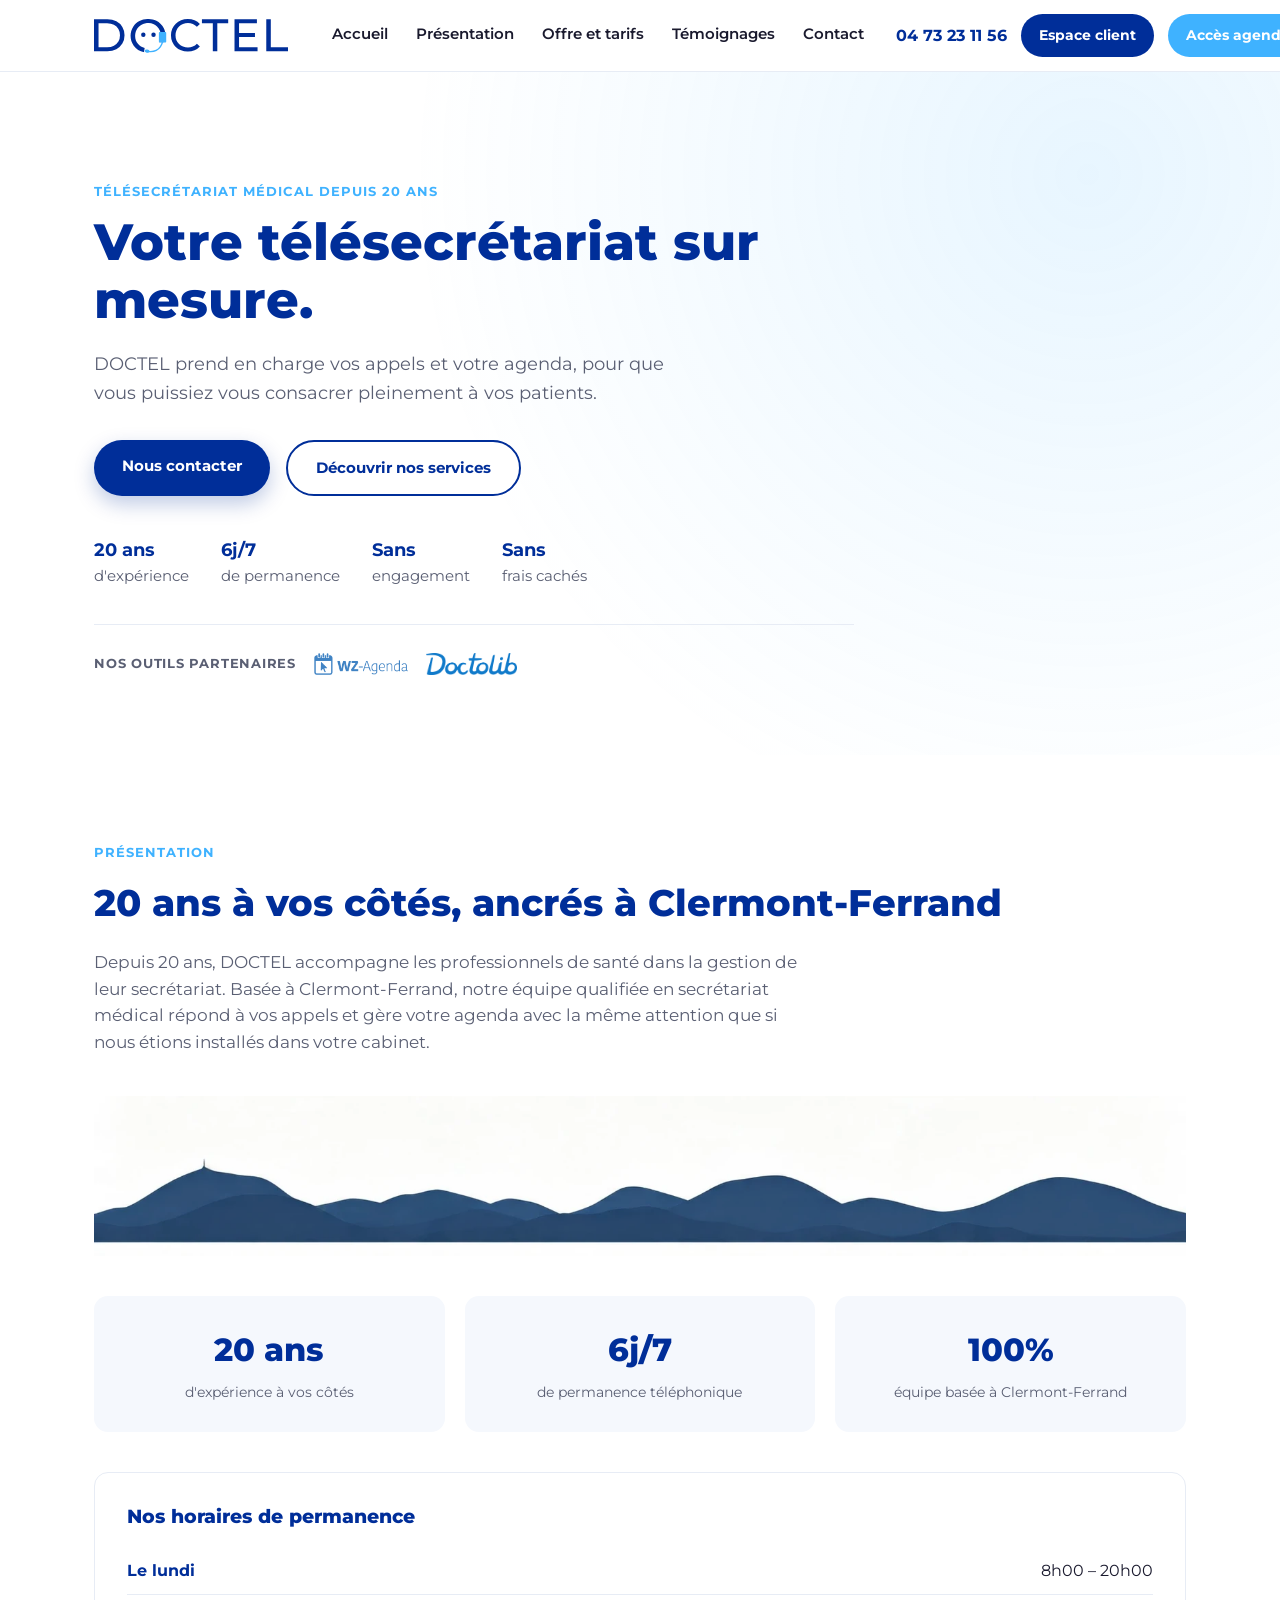
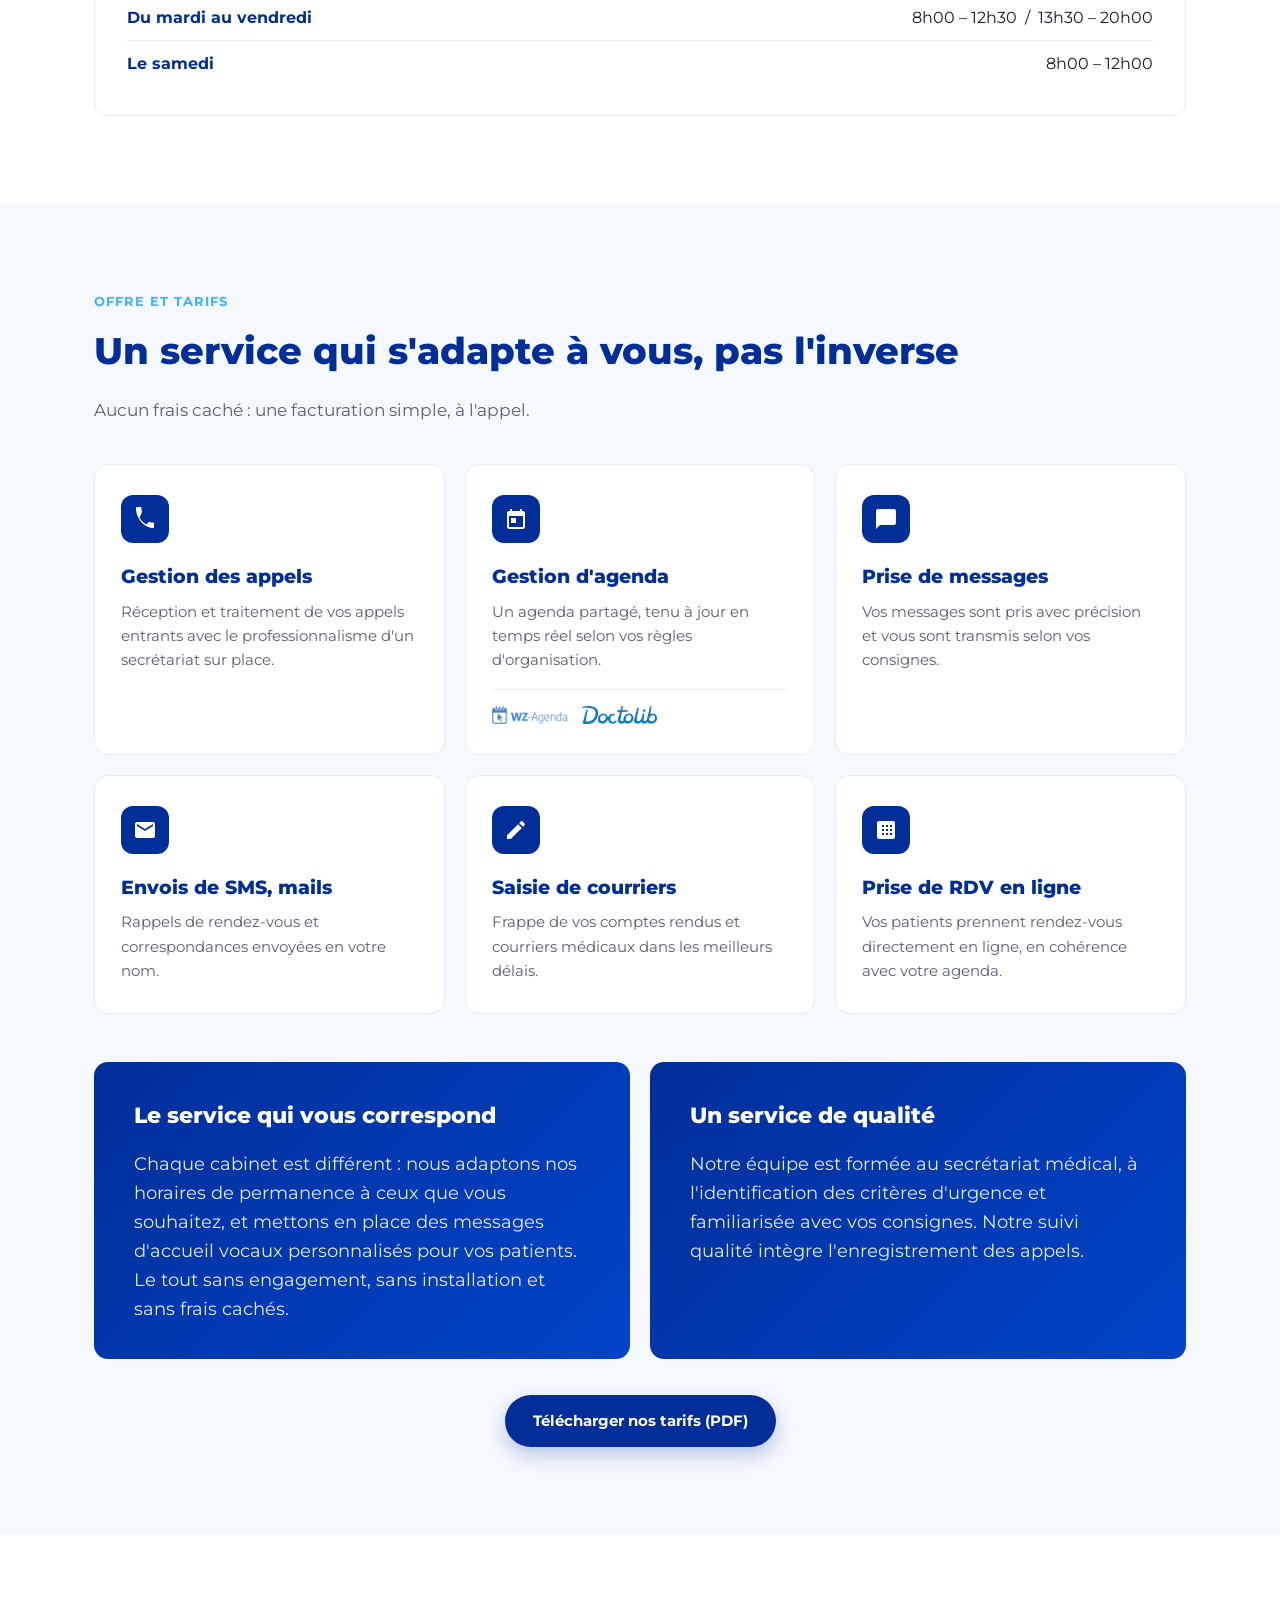
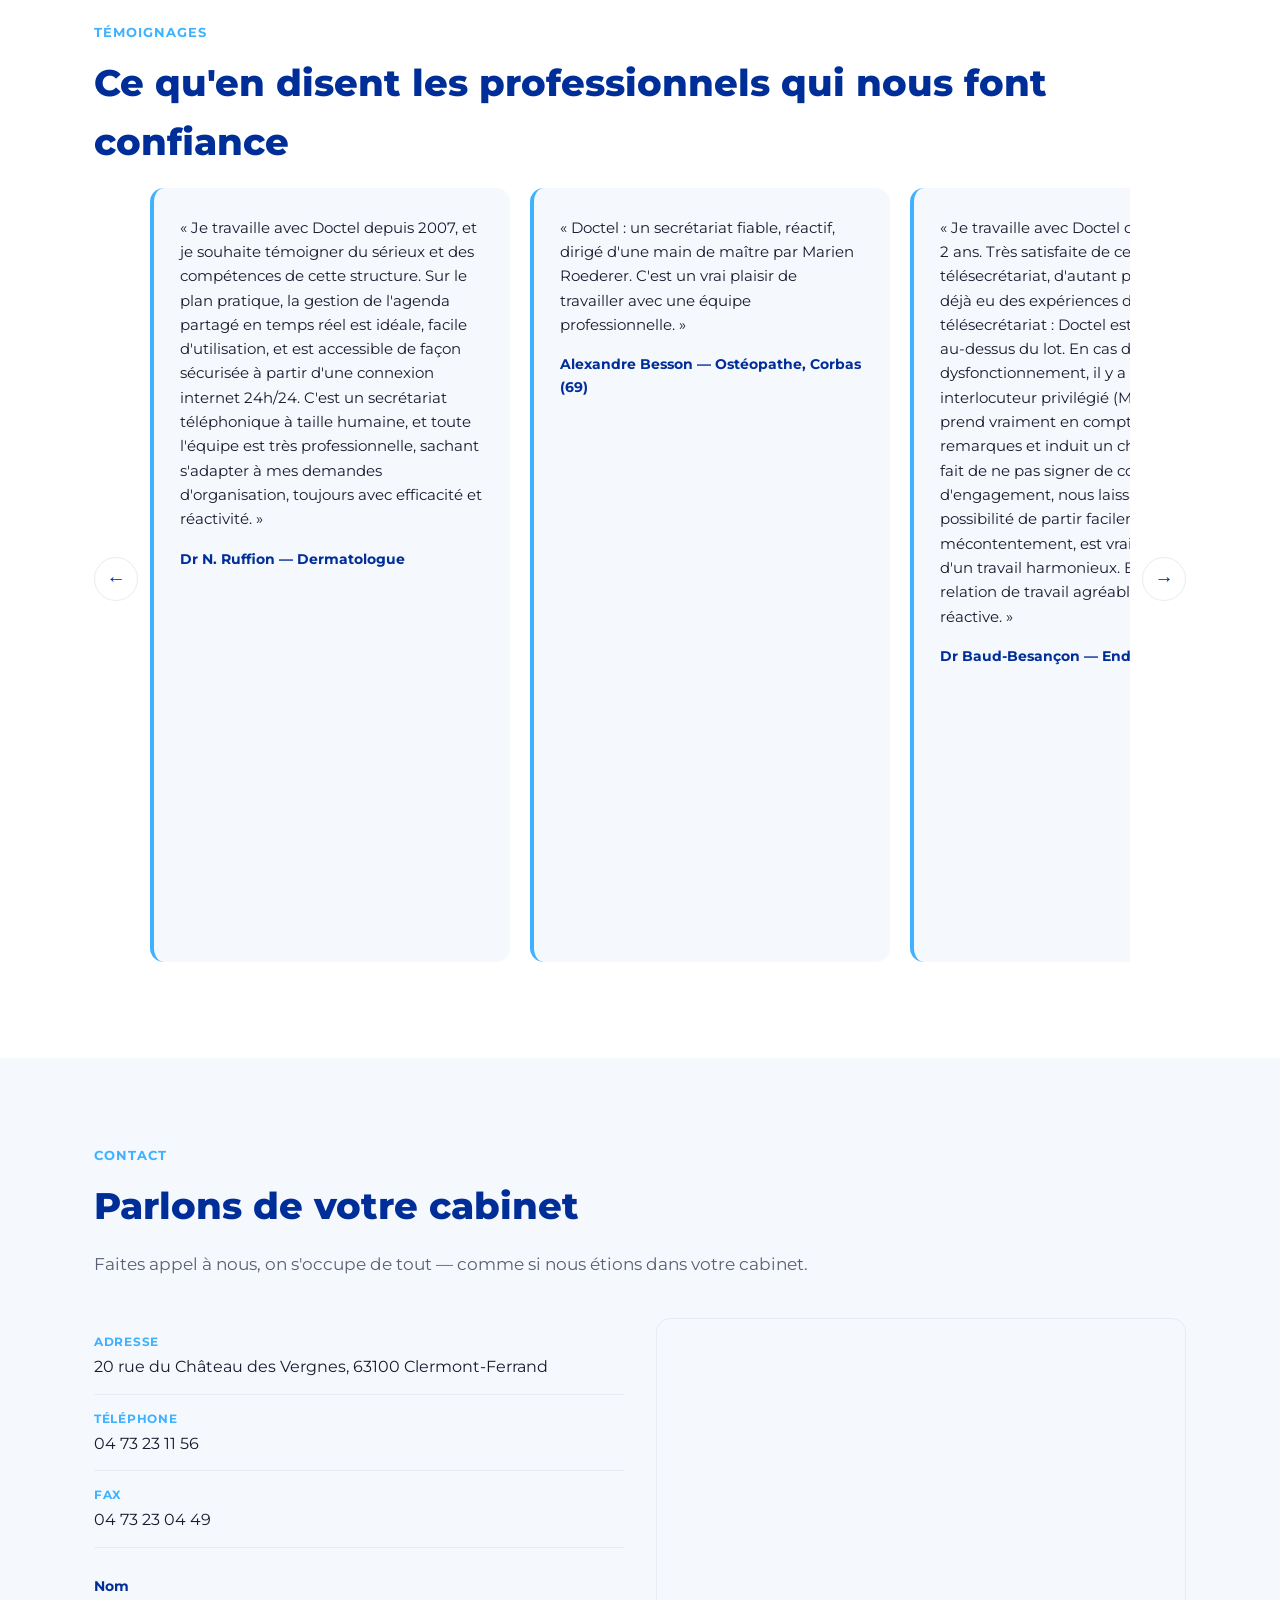
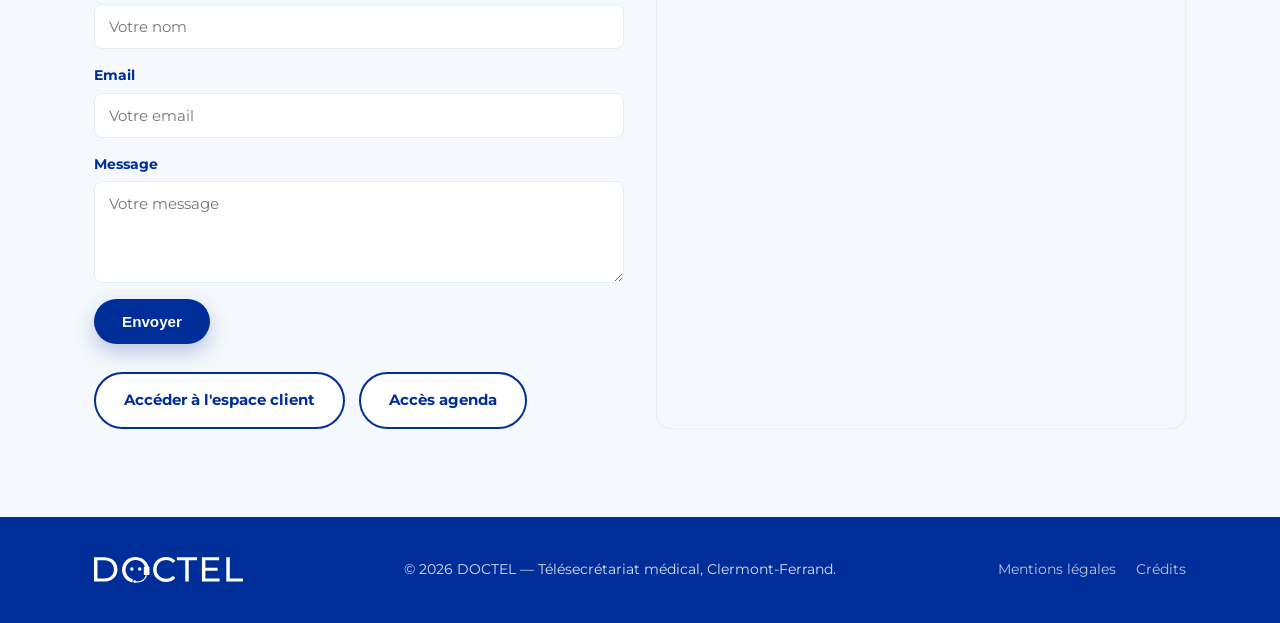
==== commit bfa38c6e: "Add files via upload" ====
--- a/index.html
+++ b/index.html
@@ -46,27 +46,29 @@
 
   <!-- ACCUEIL -->
   <section id="accueil" class="hero">
-    <img src="assets/photo-medecin.webp" alt="" aria-hidden="true" class="hero-photo hero-photo-left">
-    <img src="assets/photo-secretaire.webp" alt="" aria-hidden="true" class="hero-photo hero-photo-right">
-    <div class="container hero-inner">
-      <p class="eyebrow">Télésecrétariat médical depuis 20 ans</p>
-      <h1>Votre télésecrétariat sur mesure.</h1>
-      <p class="hero-lead">DOCTEL prend en charge vos appels et votre agenda, pour que vous puissiez vous consacrer pleinement à vos patients.</p>
-      <div class="hero-cta">
-        <a href="#contact" class="btn btn-primary">Nous contacter</a>
-        <a href="#offres" class="btn btn-secondary">Découvrir nos services</a>
-      </div>
-      <ul class="hero-badges">
-        <li><strong>20&nbsp;ans</strong> d'expérience</li>
-        <li><strong>6j/7</strong> de permanence</li>
-        <li><strong>Sans</strong> engagement</li>
-        <li><strong>Sans</strong> frais cachés</li>
-      </ul>
-      <div class="hero-partners">
-        <span class="hero-partners-label">Nos outils partenaires</span>
-        <img src="assets/logo-wz-agenda.png" alt="WZ-Agenda" class="hero-partner-logo">
-        <img src="assets/logo-doctolib.png" alt="Doctolib" class="hero-partner-logo">
-      </div>
+    <div class="container hero-row">
+      <img src="assets/photo-medecin.webp" alt="" aria-hidden="true" class="hero-photo hero-photo-left">
+      <div class="hero-inner">
+        <p class="eyebrow">Télésecrétariat médical depuis 20 ans</p>
+        <h1>Votre télésecrétariat sur mesure.</h1>
+        <p class="hero-lead">DOCTEL prend en charge vos appels et votre agenda, pour que vous puissiez vous consacrer pleinement à vos patients.</p>
+        <div class="hero-cta">
+          <a href="#contact" class="btn btn-primary">Nous contacter</a>
+          <a href="#offres" class="btn btn-secondary">Découvrir nos services</a>
+        </div>
+        <ul class="hero-badges">
+          <li><strong>20&nbsp;ans</strong> d'expérience</li>
+          <li><strong>6j/7</strong> de permanence</li>
+          <li><strong>Sans</strong> engagement</li>
+          <li><strong>Sans</strong> frais cachés</li>
+        </ul>
+        <div class="hero-partners">
+          <span class="hero-partners-label">Nos outils partenaires</span>
+          <img src="assets/logo-wz-agenda.png" alt="WZ-Agenda" class="hero-partner-logo">
+          <img src="assets/logo-doctolib.png" alt="Doctolib" class="hero-partner-logo">
+        </div>
+      </div>
+      <img src="assets/photo-secretaire.webp" alt="" aria-hidden="true" class="hero-photo hero-photo-right">
     </div>
   </section>
 
@@ -74,8 +76,8 @@
   <section id="presentation" class="section">
     <div class="container">
       <p class="eyebrow">Présentation</p>
-      <h2>20 ans à vos côtés, ancrés à Clermont-Ferrand</h2>
-      <p class="section-lead">Depuis 20 ans, DOCTEL accompagne les professionnels de santé dans la gestion de leur secrétariat. Basée à Clermont-Ferrand, notre équipe qualifiée en secrétariat médical répond à vos appels et gère votre agenda avec la même attention que si nous étions installés dans votre cabinet.</p>
+      <h2 class="h2-wide">20 ans à vos côtés, ancrés à Clermont-Ferrand</h2>
+      <p class="section-lead section-lead-wide">Depuis 20 ans, DOCTEL accompagne les professionnels de santé dans la gestion de leur secrétariat. Basée à Clermont-Ferrand, notre équipe qualifiée en secrétariat médical répond à vos appels et gère votre agenda avec la même attention que si nous étions installés dans votre cabinet.</p>
 
       <img src="assets/silhouette-puys.webp" alt="Silhouette de la chaîne des Puys" class="puys-silhouette">
 
@@ -145,8 +147,8 @@
           <div class="tile-icon" aria-hidden="true">
             <svg viewBox="0 0 24 24"><path d="M20 4H4c-1.1 0-2 .9-2 2v12c0 1.1.9 2 2 2h16c1.1 0 2-.9 2-2V6c0-1.1-.9-2-2-2zm0 4-8 5-8-5V6l8 5 8-5v2z"/></svg>
           </div>
-          <h3>Envois de mail, SMS, courriers</h3>
-          <p>Rappels de rendez-vous et correspondances envoyés par mail, SMS ou courrier.</p>
+          <h3>Envois de SMS, mails</h3>
+          <p>Rappels de rendez-vous et correspondances envoyées en votre nom.</p>
         </div>
 
         <div class="tile">
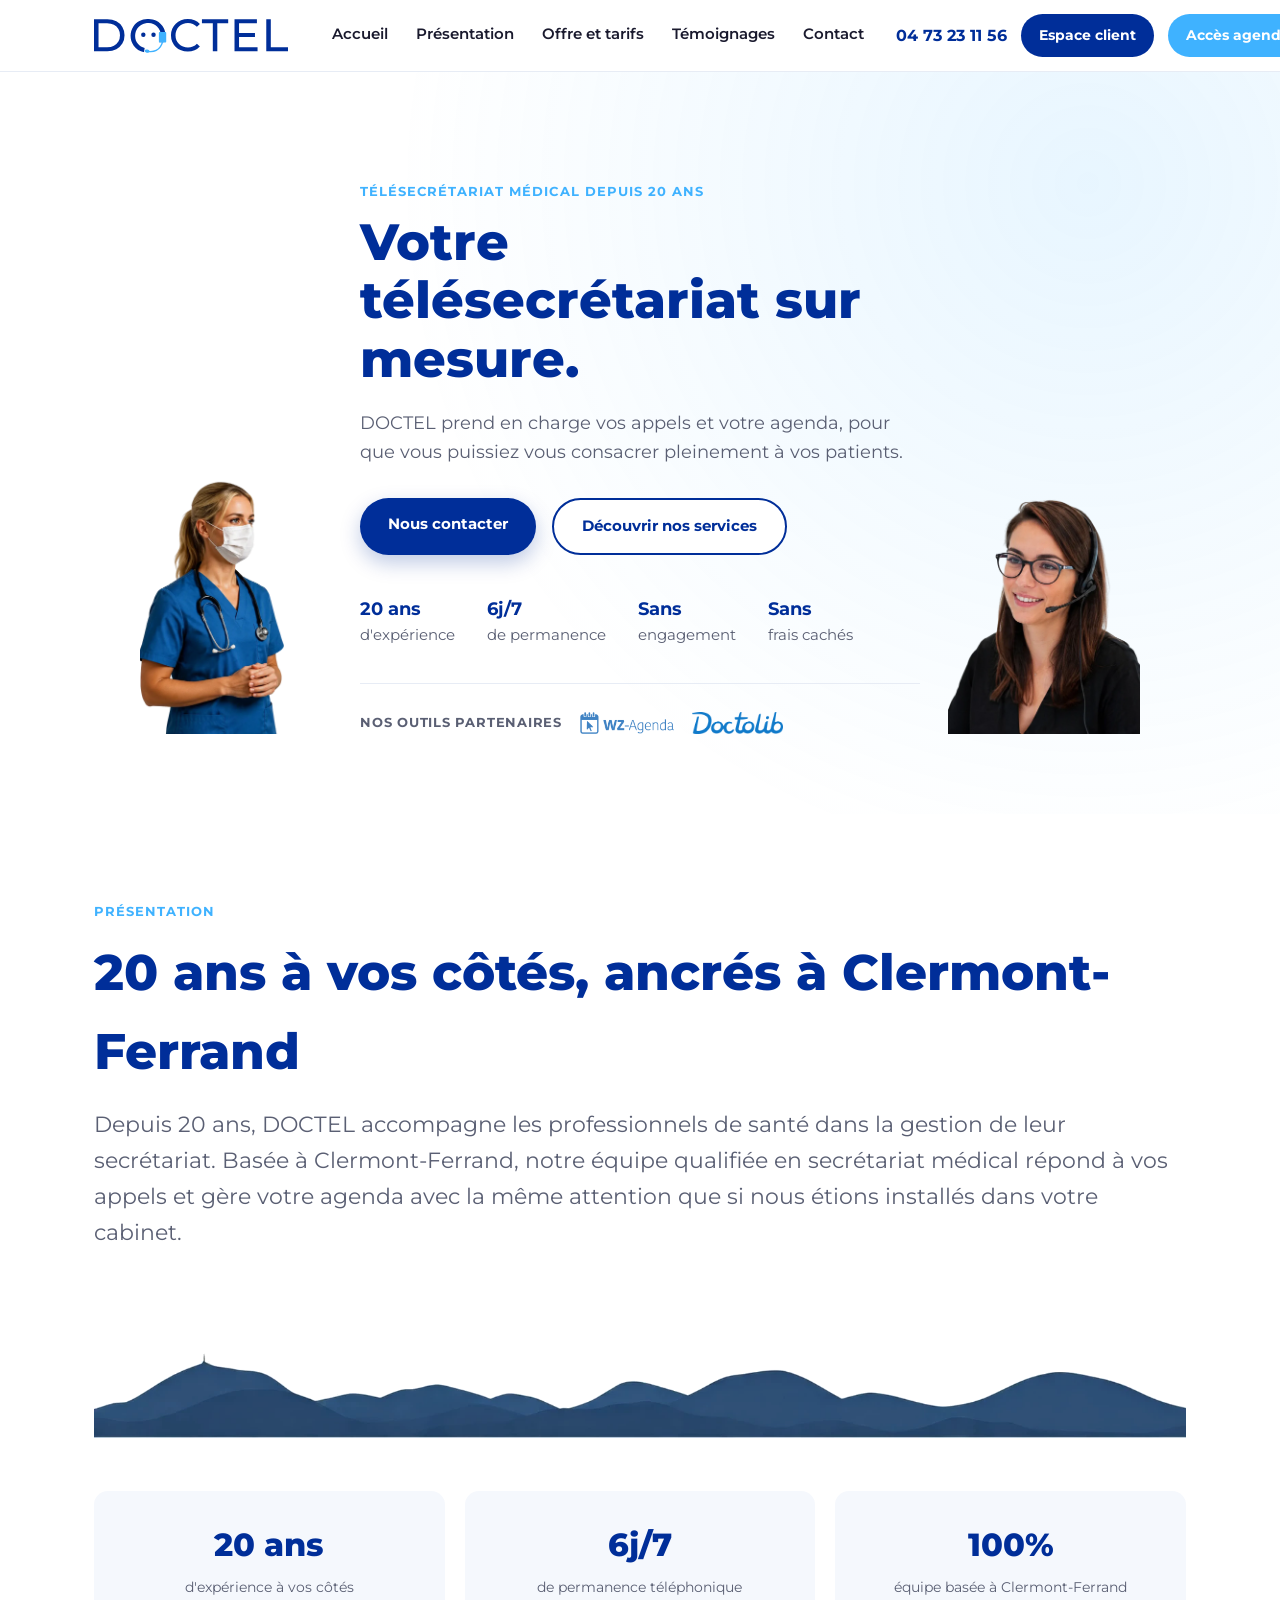
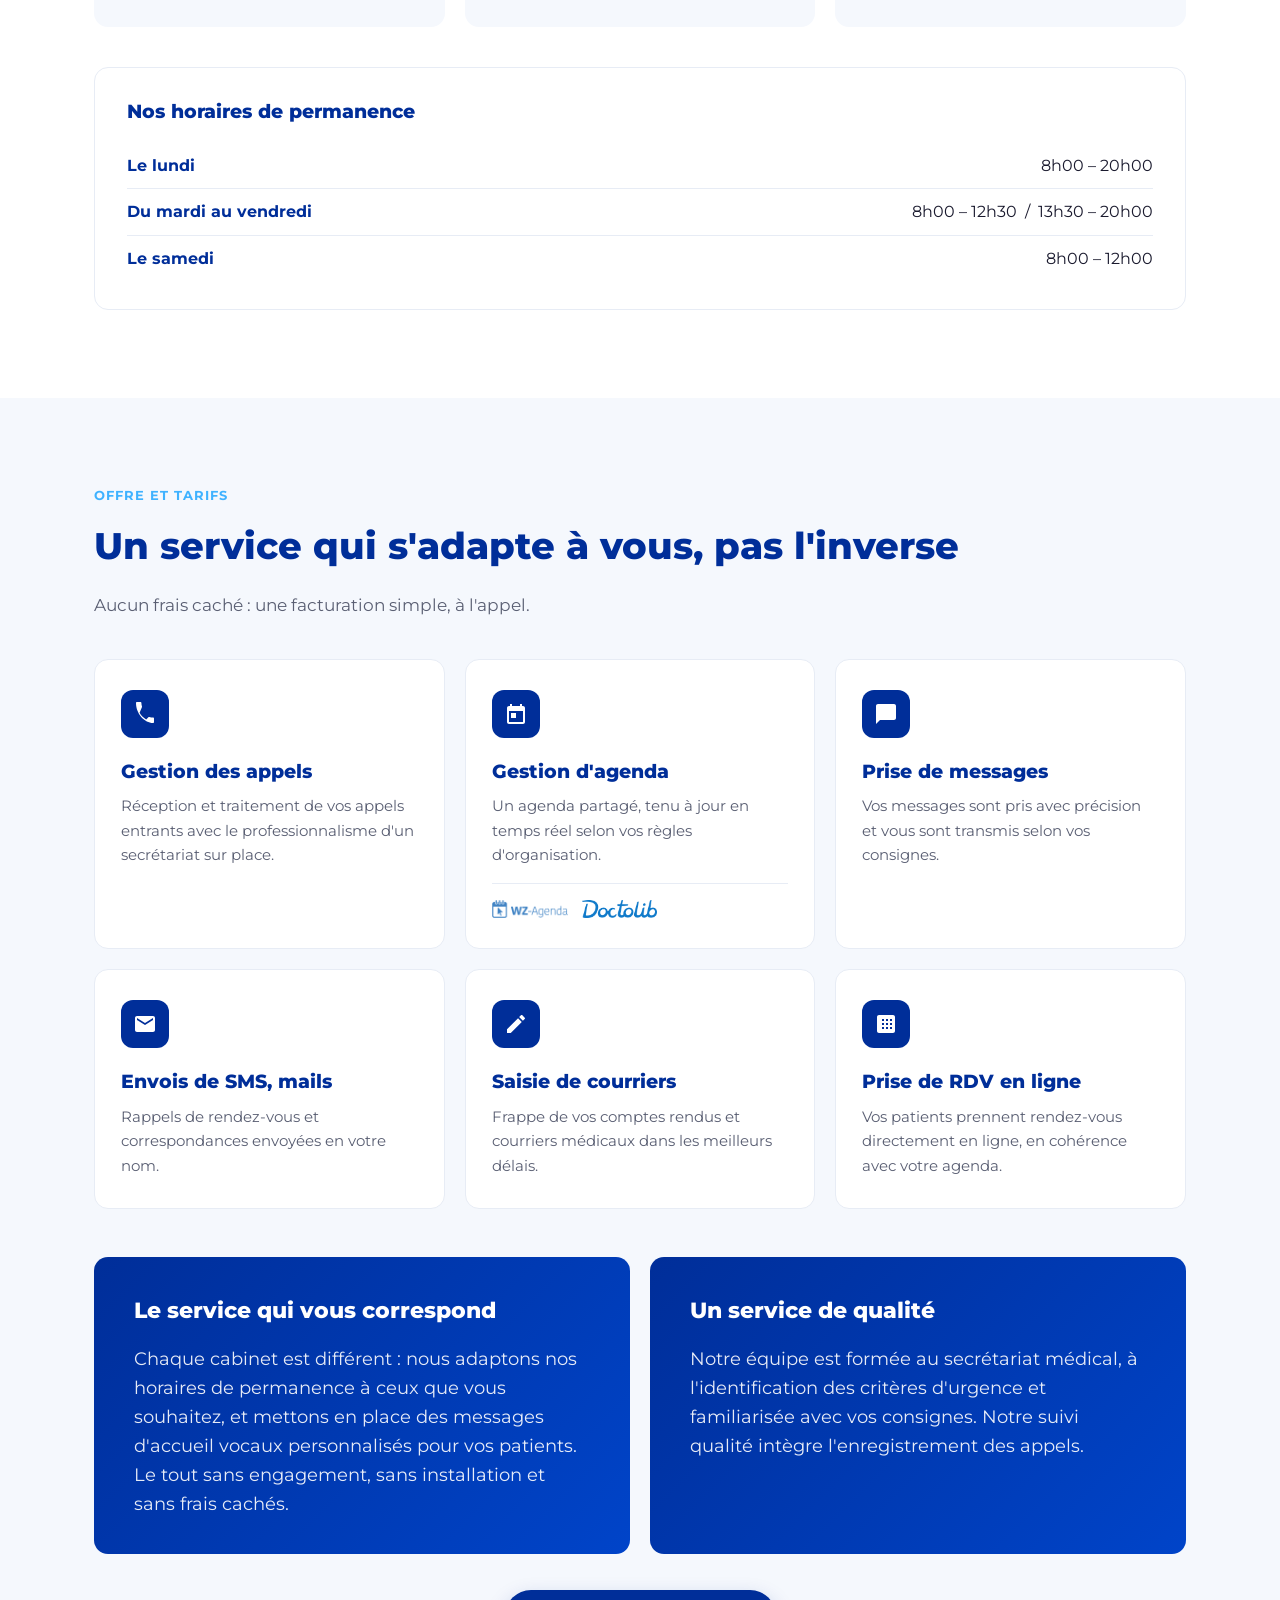
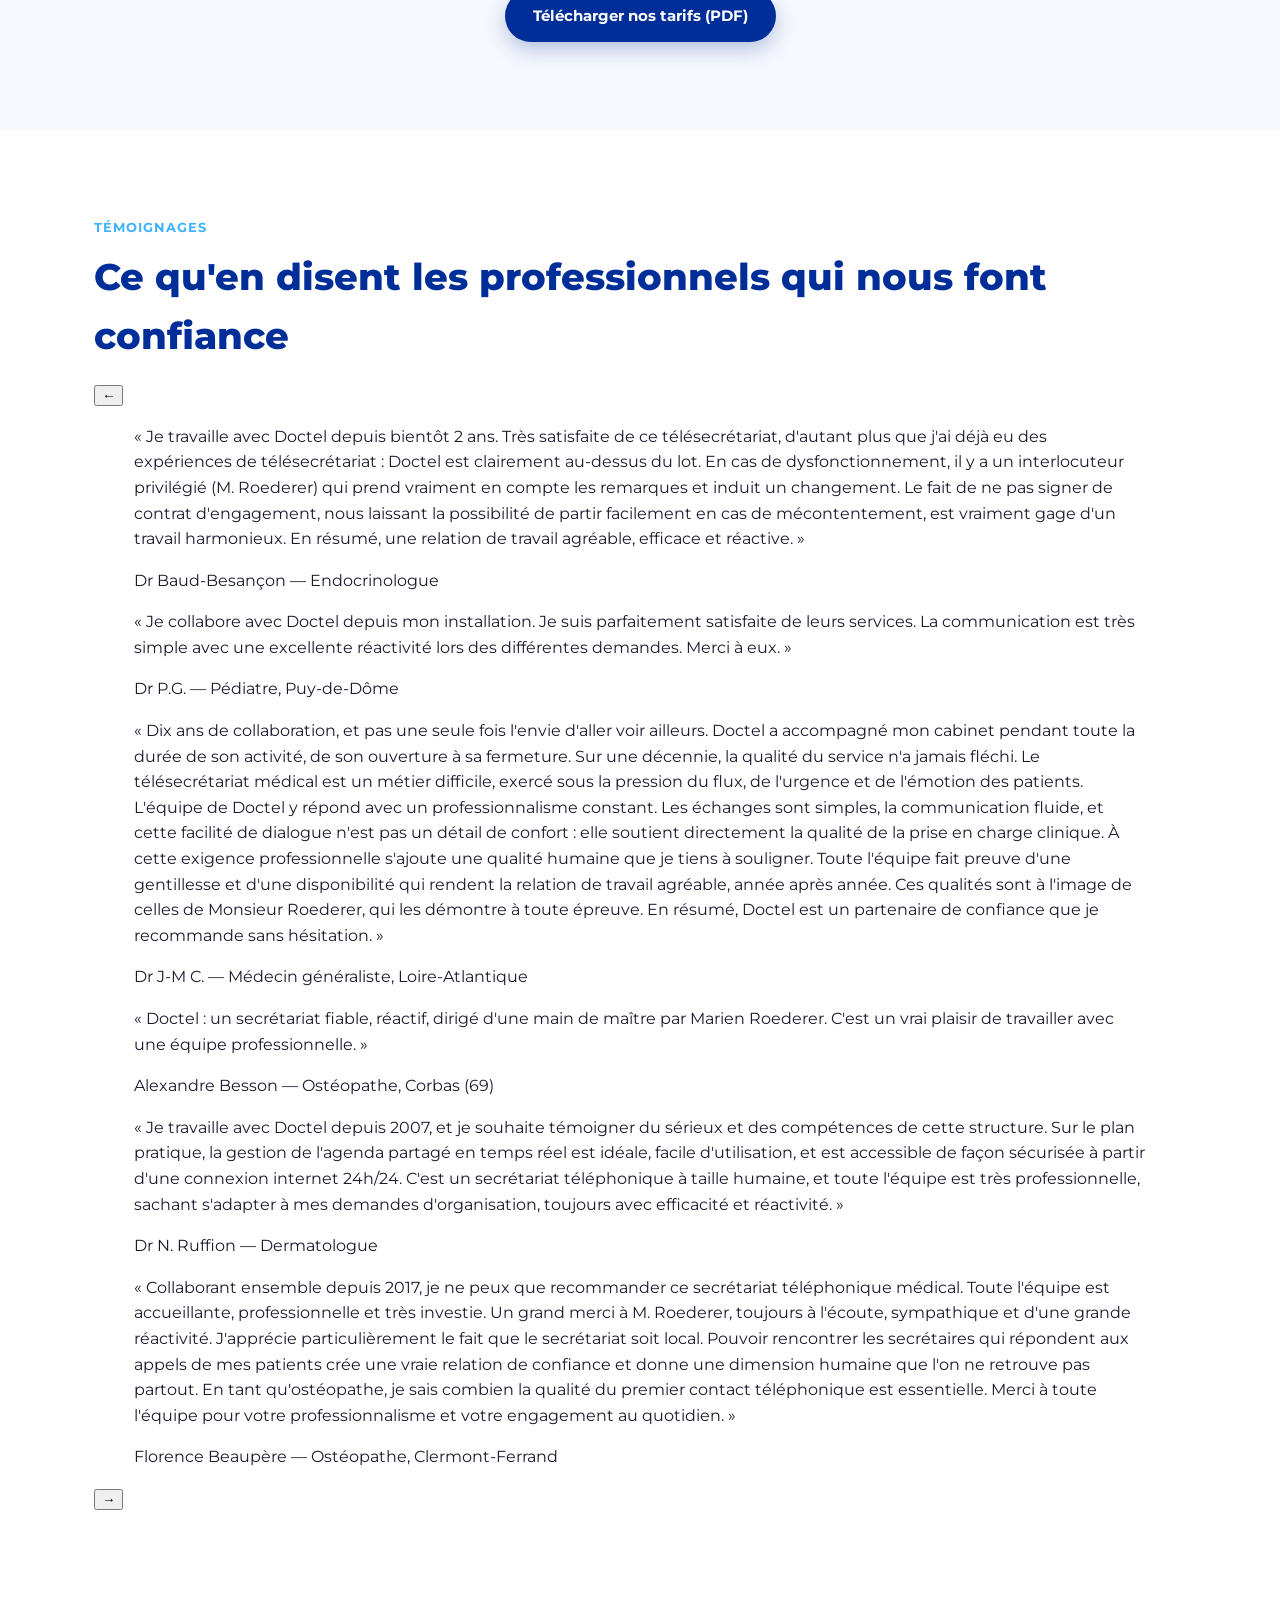
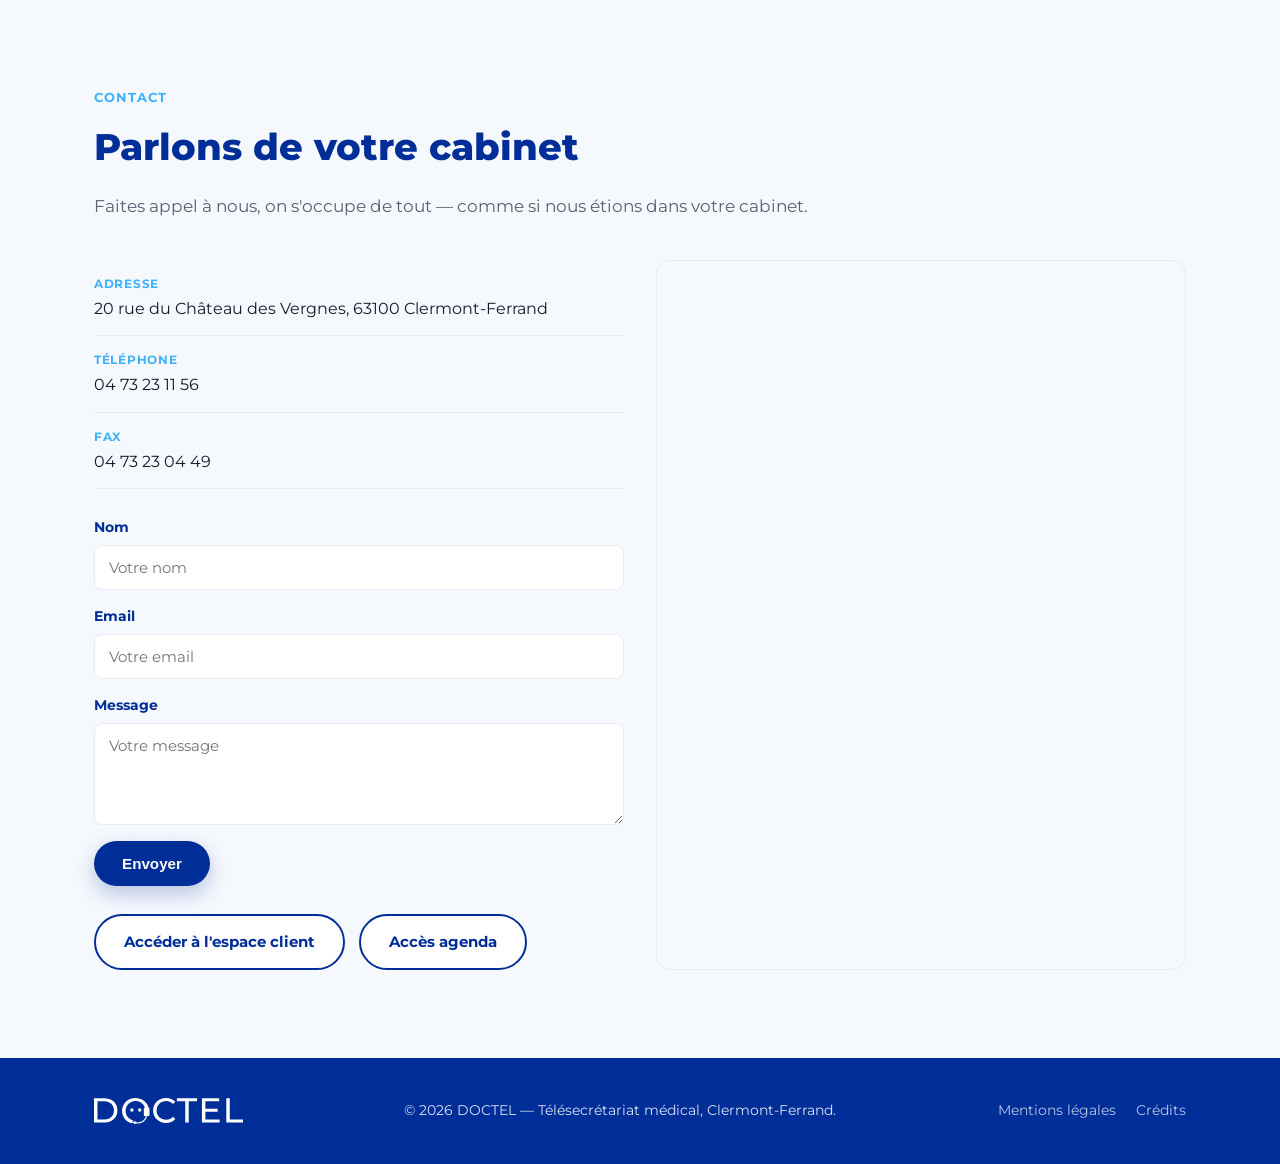
==== commit 97dc6abd: "Add files via upload" ====
--- a/index.html
+++ b/index.html
@@ -191,40 +191,44 @@
       <p class="eyebrow">Témoignages</p>
       <h2>Ce qu'en disent les professionnels qui nous font confiance</h2>
 
-      <div class="testimonials-carousel">
-        <button type="button" class="carousel-arrow carousel-arrow-prev" id="testimonials-prev" aria-label="Témoignage précédent">&larr;</button>
-        <div class="testimonials-track" id="testimonials-track">
-          <blockquote class="testimonial">
+      <div class="coverflow" id="coverflow">
+        <button type="button" class="coverflow-arrow coverflow-arrow-prev" id="coverflow-prev" aria-label="Témoignage précédent">&larr;</button>
+
+        <div class="coverflow-stage" id="coverflow-stage">
+          <blockquote class="coverflow-card">
+            <p>« Je travaille avec Doctel depuis bientôt 2 ans. Très satisfaite de ce télésecrétariat, d'autant plus que j'ai déjà eu des expériences de télésecrétariat : Doctel est clairement au-dessus du lot. En cas de dysfonctionnement, il y a un interlocuteur privilégié (M. Roederer) qui prend vraiment en compte les remarques et induit un changement. Le fait de ne pas signer de contrat d'engagement, nous laissant la possibilité de partir facilement en cas de mécontentement, est vraiment gage d'un travail harmonieux. En résumé, une relation de travail agréable, efficace et réactive. »</p>
+            <footer>Dr Baud-Besançon — Endocrinologue</footer>
+          </blockquote>
+
+          <blockquote class="coverflow-card">
+            <p>« Je collabore avec Doctel depuis mon installation. Je suis parfaitement satisfaite de leurs services. La communication est très simple avec une excellente réactivité lors des différentes demandes. Merci à eux. »</p>
+            <footer>Dr P.G. — Pédiatre, Puy-de-Dôme</footer>
+          </blockquote>
+
+          <blockquote class="coverflow-card">
+            <p>« Dix ans de collaboration, et pas une seule fois l'envie d'aller voir ailleurs. Doctel a accompagné mon cabinet pendant toute la durée de son activité, de son ouverture à sa fermeture. Sur une décennie, la qualité du service n'a jamais fléchi. Le télésecrétariat médical est un métier difficile, exercé sous la pression du flux, de l'urgence et de l'émotion des patients. L'équipe de Doctel y répond avec un professionnalisme constant. Les échanges sont simples, la communication fluide, et cette facilité de dialogue n'est pas un détail de confort : elle soutient directement la qualité de la prise en charge clinique. À cette exigence professionnelle s'ajoute une qualité humaine que je tiens à souligner. Toute l'équipe fait preuve d'une gentillesse et d'une disponibilité qui rendent la relation de travail agréable, année après année. Ces qualités sont à l'image de celles de Monsieur Roederer, qui les démontre à toute épreuve. En résumé, Doctel est un partenaire de confiance que je recommande sans hésitation. »</p>
+            <footer>Dr J-M C. — Médecin généraliste, Loire-Atlantique</footer>
+          </blockquote>
+
+          <blockquote class="coverflow-card">
+            <p>« Doctel : un secrétariat fiable, réactif, dirigé d'une main de maître par Marien Roederer. C'est un vrai plaisir de travailler avec une équipe professionnelle. »</p>
+            <footer>Alexandre Besson — Ostéopathe, Corbas (69)</footer>
+          </blockquote>
+
+          <blockquote class="coverflow-card">
             <p>« Je travaille avec Doctel depuis 2007, et je souhaite témoigner du sérieux et des compétences de cette structure. Sur le plan pratique, la gestion de l'agenda partagé en temps réel est idéale, facile d'utilisation, et est accessible de façon sécurisée à partir d'une connexion internet 24h/24. C'est un secrétariat téléphonique à taille humaine, et toute l'équipe est très professionnelle, sachant s'adapter à mes demandes d'organisation, toujours avec efficacité et réactivité. »</p>
             <footer>Dr N. Ruffion — Dermatologue</footer>
           </blockquote>
 
-          <blockquote class="testimonial">
-            <p>« Doctel : un secrétariat fiable, réactif, dirigé d'une main de maître par Marien Roederer. C'est un vrai plaisir de travailler avec une équipe professionnelle. »</p>
-            <footer>Alexandre Besson — Ostéopathe, Corbas (69)</footer>
-          </blockquote>
-
-          <blockquote class="testimonial">
-            <p>« Je travaille avec Doctel depuis bientôt 2 ans. Très satisfaite de ce télésecrétariat, d'autant plus que j'ai déjà eu des expériences de télésecrétariat : Doctel est clairement au-dessus du lot. En cas de dysfonctionnement, il y a un interlocuteur privilégié (M. Roederer) qui prend vraiment en compte les remarques et induit un changement. Le fait de ne pas signer de contrat d'engagement, nous laissant la possibilité de partir facilement en cas de mécontentement, est vraiment gage d'un travail harmonieux. En résumé, une relation de travail agréable, efficace et réactive. »</p>
-            <footer>Dr Baud-Besançon — Endocrinologue</footer>
-          </blockquote>
-
-          <blockquote class="testimonial">
-            <p>« Dix ans de collaboration, et pas une seule fois l'envie d'aller voir ailleurs. Doctel a accompagné mon cabinet pendant toute la durée de son activité, de son ouverture à sa fermeture. Sur une décennie, la qualité du service n'a jamais fléchi. Le télésecrétariat médical est un métier difficile, exercé sous la pression du flux, de l'urgence et de l'émotion des patients. L'équipe de Doctel y répond avec un professionnalisme constant. Les échanges sont simples, la communication fluide, et cette facilité de dialogue n'est pas un détail de confort : elle soutient directement la qualité de la prise en charge clinique. À cette exigence professionnelle s'ajoute une qualité humaine que je tiens à souligner. Toute l'équipe fait preuve d'une gentillesse et d'une disponibilité qui rendent la relation de travail agréable, année après année. Ces qualités sont à l'image de celles de Monsieur Roederer, qui les démontre à toute épreuve. En résumé, Doctel est un partenaire de confiance que je recommande sans hésitation. »</p>
-            <footer>Dr J-M C. — Médecin généraliste, Loire-Atlantique</footer>
-          </blockquote>
-
-          <blockquote class="testimonial">
+          <blockquote class="coverflow-card">
             <p>« Collaborant ensemble depuis 2017, je ne peux que recommander ce secrétariat téléphonique médical. Toute l'équipe est accueillante, professionnelle et très investie. Un grand merci à M. Roederer, toujours à l'écoute, sympathique et d'une grande réactivité. J'apprécie particulièrement le fait que le secrétariat soit local. Pouvoir rencontrer les secrétaires qui répondent aux appels de mes patients crée une vraie relation de confiance et donne une dimension humaine que l'on ne retrouve pas partout. En tant qu'ostéopathe, je sais combien la qualité du premier contact téléphonique est essentielle. Merci à toute l'équipe pour votre professionnalisme et votre engagement au quotidien. »</p>
             <footer>Florence Beaupère — Ostéopathe, Clermont-Ferrand</footer>
           </blockquote>
-
-          <blockquote class="testimonial">
-            <p>« Je collabore avec Doctel depuis mon installation. Je suis parfaitement satisfaite de leurs services. La communication est très simple avec une excellente réactivité lors des différentes demandes. Merci à eux. »</p>
-            <footer>Dr P.G. — Pédiatre, Puy-de-Dôme</footer>
-          </blockquote>
-        </div>
-        <button type="button" class="carousel-arrow carousel-arrow-next" id="testimonials-next" aria-label="Témoignage suivant">&rarr;</button>
+        </div>
+
+        <button type="button" class="coverflow-arrow coverflow-arrow-next" id="coverflow-next" aria-label="Témoignage suivant">&rarr;</button>
+
+        <div class="coverflow-dots" id="coverflow-dots"></div>
       </div>
     </div>
   </section>
--- a/css/style.css
+++ b/css/style.css
@@ -36,6 +36,7 @@
 
 h1 { font-size: clamp(2rem, 4.5vw, 3.2rem); line-height: 1.15; }
 h2 { font-size: clamp(1.6rem, 3vw, 2.3rem); }
+.h2-wide { font-size: clamp(2rem, 4.6vw, 3.1rem); max-width: 100%; }
 h3 { font-size: 1.2rem; }
 
 .eyebrow {
@@ -52,6 +53,12 @@
   font-size: 1.05rem;
   max-width: 720px;
   margin: 0 0 40px;
+}
+
+.section-lead-wide {
+  max-width: 100%;
+  font-size: clamp(1.1rem, 2.2vw, 1.4rem);
+  line-height: 1.6;
 }
 
 .section { padding: 88px 0; }
@@ -186,26 +193,26 @@
     var(--white);
 }
 
+.hero-row {
+  display: flex;
+  align-items: flex-end;
+  justify-content: center;
+  gap: 28px;
+}
+
 .hero-photo {
   display: none;
-  position: absolute;
-  bottom: 0;
-  width: clamp(140px, 11vw, 230px);
+  flex: 0 0 auto;
+  width: clamp(180px, 15vw, 270px);
   height: auto;
-  max-height: 90%;
-  object-fit: contain;
-  object-position: bottom;
   pointer-events: none;
-  z-index: 0;
-}
-.hero-photo-left { left: 12px; }
-.hero-photo-right { right: 12px; }
-
-@media (min-width: 1500px) {
+}
+
+@media (min-width: 1200px) {
   .hero-photo { display: block; }
 }
 
-.hero-inner { max-width: 760px; position: relative; z-index: 1; }
+.hero-inner { max-width: 560px; flex: 1 1 auto; min-width: 0; }
 
 .hero-lead {
   font-size: 1.15rem;
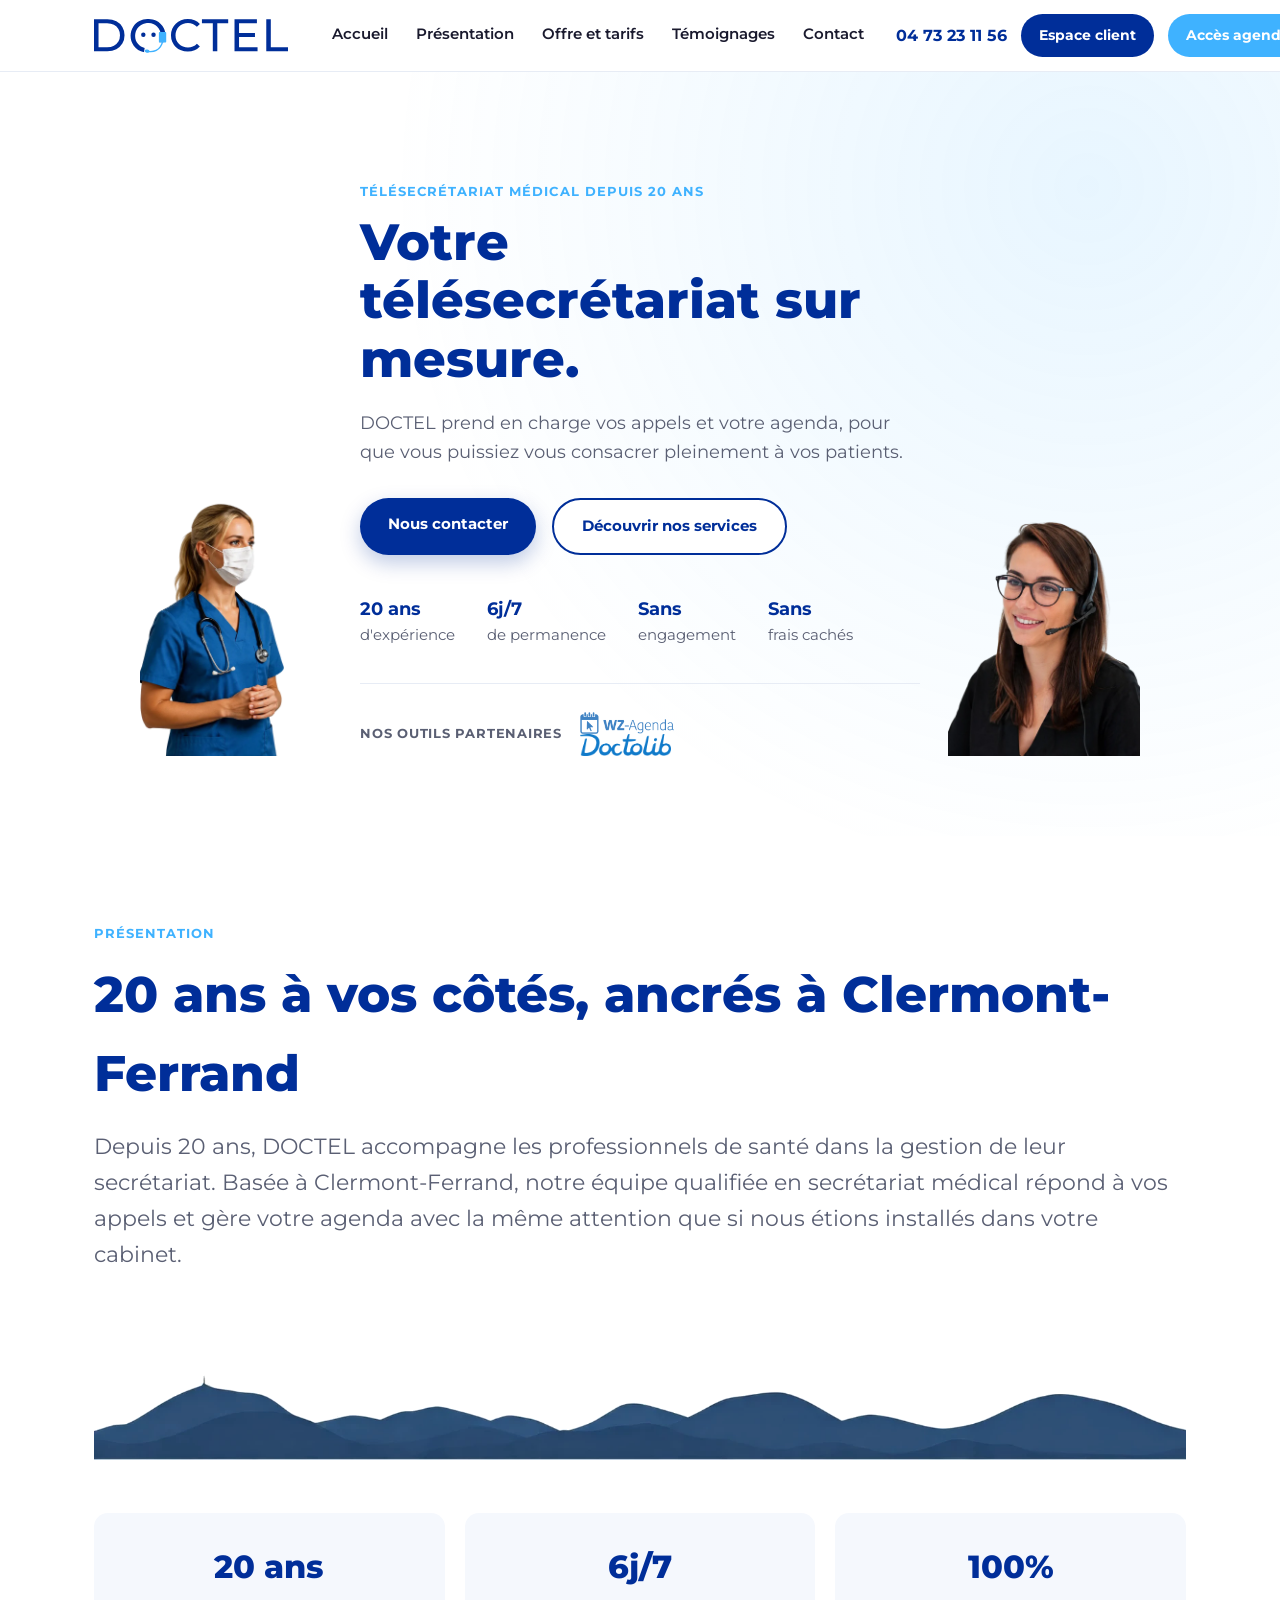
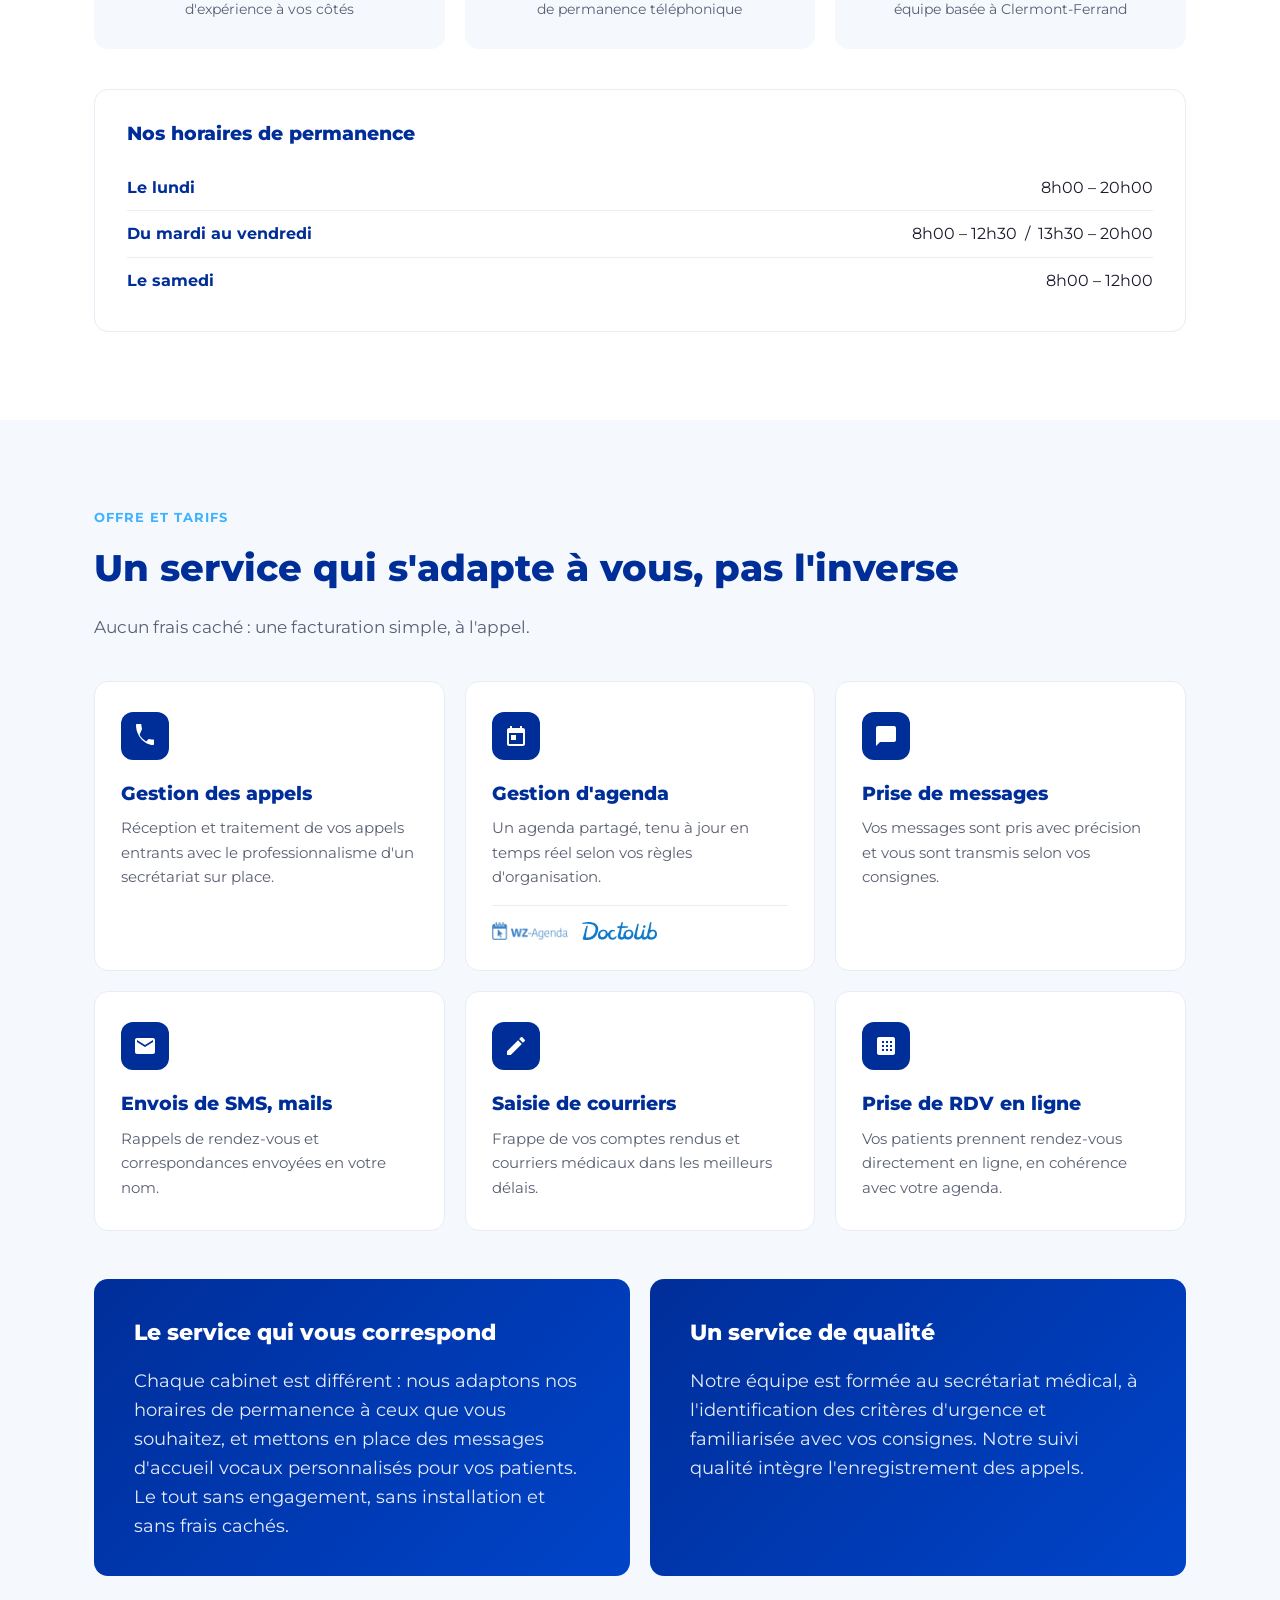
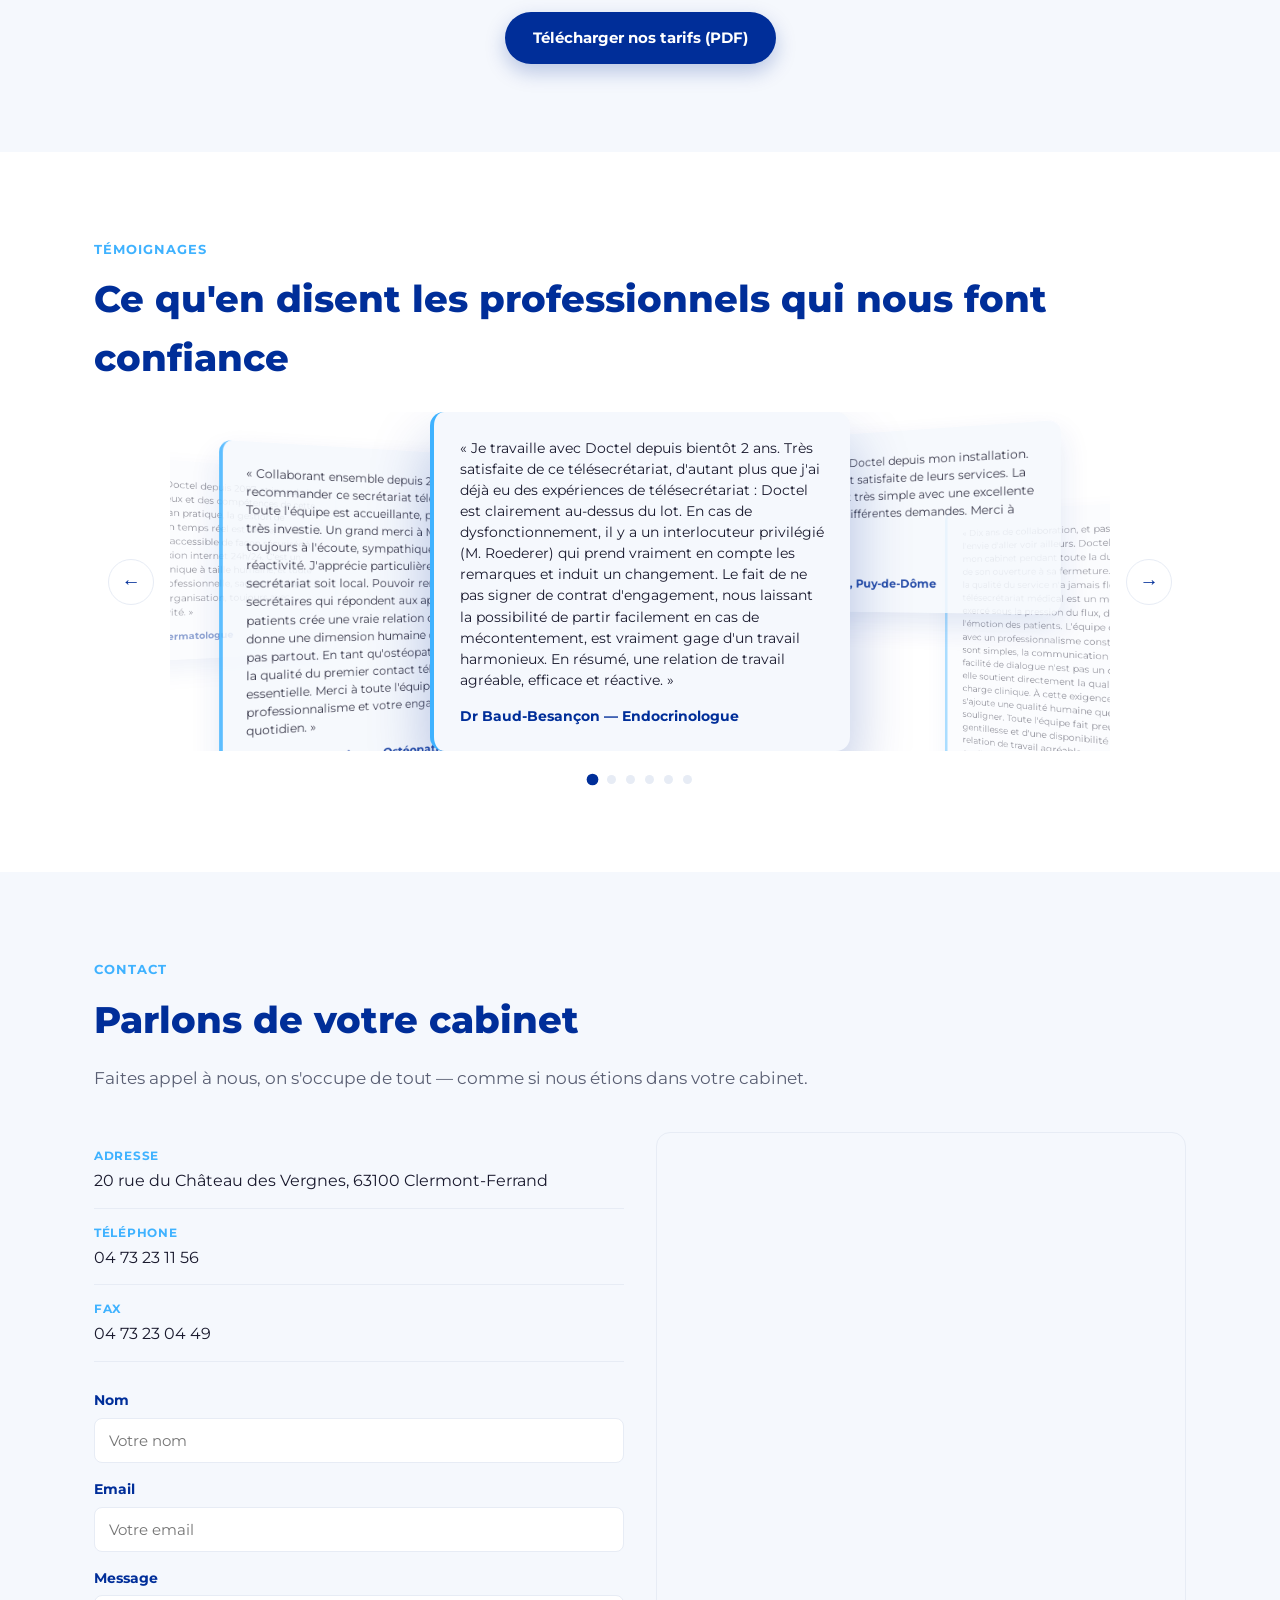
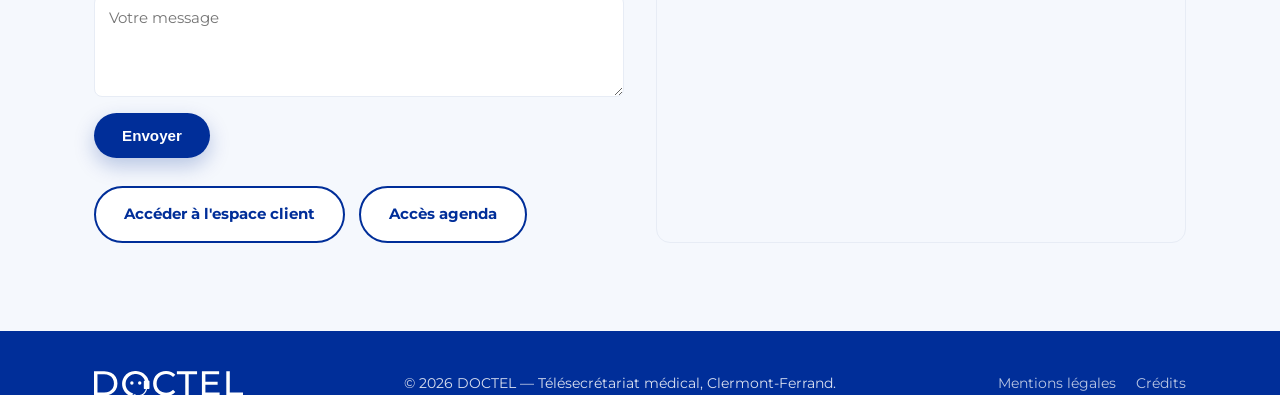
==== commit 1919464b: "Add files via upload" ====
--- a/index.html
+++ b/index.html
@@ -64,8 +64,10 @@
         </ul>
         <div class="hero-partners">
           <span class="hero-partners-label">Nos outils partenaires</span>
-          <img src="assets/logo-wz-agenda.png" alt="WZ-Agenda" class="hero-partner-logo">
-          <img src="assets/logo-doctolib.png" alt="Doctolib" class="hero-partner-logo">
+          <div class="hero-partner-logos">
+            <img src="assets/logo-wz-agenda.png" alt="WZ-Agenda" class="hero-partner-logo">
+            <img src="assets/logo-doctolib.png" alt="Doctolib" class="hero-partner-logo">
+          </div>
         </div>
       </div>
       <img src="assets/photo-secretaire.webp" alt="" aria-hidden="true" class="hero-photo hero-photo-right">
@@ -257,6 +259,8 @@
             </li>
           </ul>
 
+          <p class="contact-feedback" id="contact-feedback" hidden>Merci, votre message a bien été envoyé !</p>
+
           <form class="contact-form" action="contact.php" method="post">
             <div class="form-field">
               <label for="ContactName">Nom</label>
--- a/css/style.css
+++ b/css/style.css
@@ -387,59 +387,103 @@
 
 .pdf-cta { text-align: center; }
 
-/* Testimonials carousel */
-.testimonials-carousel {
-  display: flex;
+/* Testimonials 3D coverflow */
+.coverflow {
+  display: flex;
+  flex-wrap: wrap;
   align-items: center;
-  gap: 12px;
-}
-
-.testimonials-track {
-  display: flex;
-  gap: 20px;
-  overflow-x: auto;
-  scroll-snap-type: x mandatory;
-  scroll-behavior: smooth;
-  cursor: grab;
-  padding-bottom: 8px;
-  -webkit-overflow-scrolling: touch;
-  scrollbar-width: thin;
-}
-.testimonials-track.dragging { cursor: grabbing; scroll-snap-type: none; }
-.testimonials-track::-webkit-scrollbar { height: 6px; }
-.testimonials-track::-webkit-scrollbar-thumb { background: var(--border); border-radius: 999px; }
-
-.testimonial {
-  flex: 0 0 auto;
-  width: min(360px, 85vw);
-  scroll-snap-align: start;
-  margin: 0;
+  justify-content: center;
+  gap: 16px;
+  padding-top: 8px;
+}
+
+.coverflow-stage {
+  position: relative;
+  flex: 1 1 auto;
+  max-width: 940px;
+  height: 260px;
+  perspective: 1500px;
+  overflow: hidden;
+  transition: height .4s ease;
+}
+
+.coverflow-card {
+  position: absolute;
+  top: 0;
+  left: 50%;
+  width: min(420px, 76vw);
+  height: auto;
+  min-height: 220px;
+  margin-left: max(-210px, -38vw);
+  display: flex;
+  flex-direction: column;
+  margin-top: 0;
   background: var(--bg-alt);
   border-left: 4px solid var(--blue-light);
   border-radius: var(--radius);
-  padding: 28px 26px;
-  font-size: 0.95rem;
+  padding: 26px 26px 24px;
+  font-size: 0.85rem;
+  line-height: 1.55;
+  cursor: pointer;
   user-select: none;
-}
-.testimonial p { color: var(--text); margin: 0 0 16px; }
-.testimonial footer { font-weight: 700; color: var(--blue-dark); font-size: 0.9rem; }
-
-.carousel-arrow {
+  box-shadow: 0 16px 32px rgba(0,46,153,0.12);
+  transition: transform .55s cubic-bezier(.22,.8,.32,1), opacity .55s ease, box-shadow .55s ease;
+  will-change: transform, opacity;
+}
+
+.coverflow-card p {
+  flex: 1;
+  color: var(--text);
+  margin: 0 0 14px;
+}
+
+.coverflow-card footer {
+  font-weight: 700;
+  color: var(--blue-dark);
+  font-size: 0.9rem;
+}
+
+.coverflow-card.is-active {
+  cursor: default;
+  box-shadow: 0 32px 60px rgba(0,46,153,0.28);
+}
+
+.coverflow-arrow {
   flex: 0 0 auto;
-  width: 44px;
-  height: 44px;
+  width: 46px;
+  height: 46px;
   border-radius: 50%;
   border: 1px solid var(--border);
   background: var(--white);
   color: var(--blue-dark);
   font-size: 1.2rem;
   cursor: pointer;
-  transition: background .2s, color .2s;
-}
-.carousel-arrow:hover { background: var(--blue-dark); color: var(--white); }
-
-@media (max-width: 640px) {
-  .carousel-arrow { display: none; }
+  transition: background .2s, color .2s, transform .2s;
+  z-index: 10;
+}
+.coverflow-arrow:hover { background: var(--blue-dark); color: var(--white); transform: scale(1.06); }
+
+.coverflow-dots {
+  flex-basis: 100%;
+  display: flex;
+  justify-content: center;
+  gap: 10px;
+  margin-top: 8px;
+}
+.coverflow-dot {
+  width: 9px;
+  height: 9px;
+  border-radius: 50%;
+  border: none;
+  background: var(--border);
+  cursor: pointer;
+  padding: 0;
+  transition: background .2s, transform .2s;
+}
+.coverflow-dot.is-active { background: var(--blue-dark); transform: scale(1.3); }
+
+@media (max-width: 720px) {
+  .coverflow-arrow { display: none; }
 }
 
 /* Contact */
